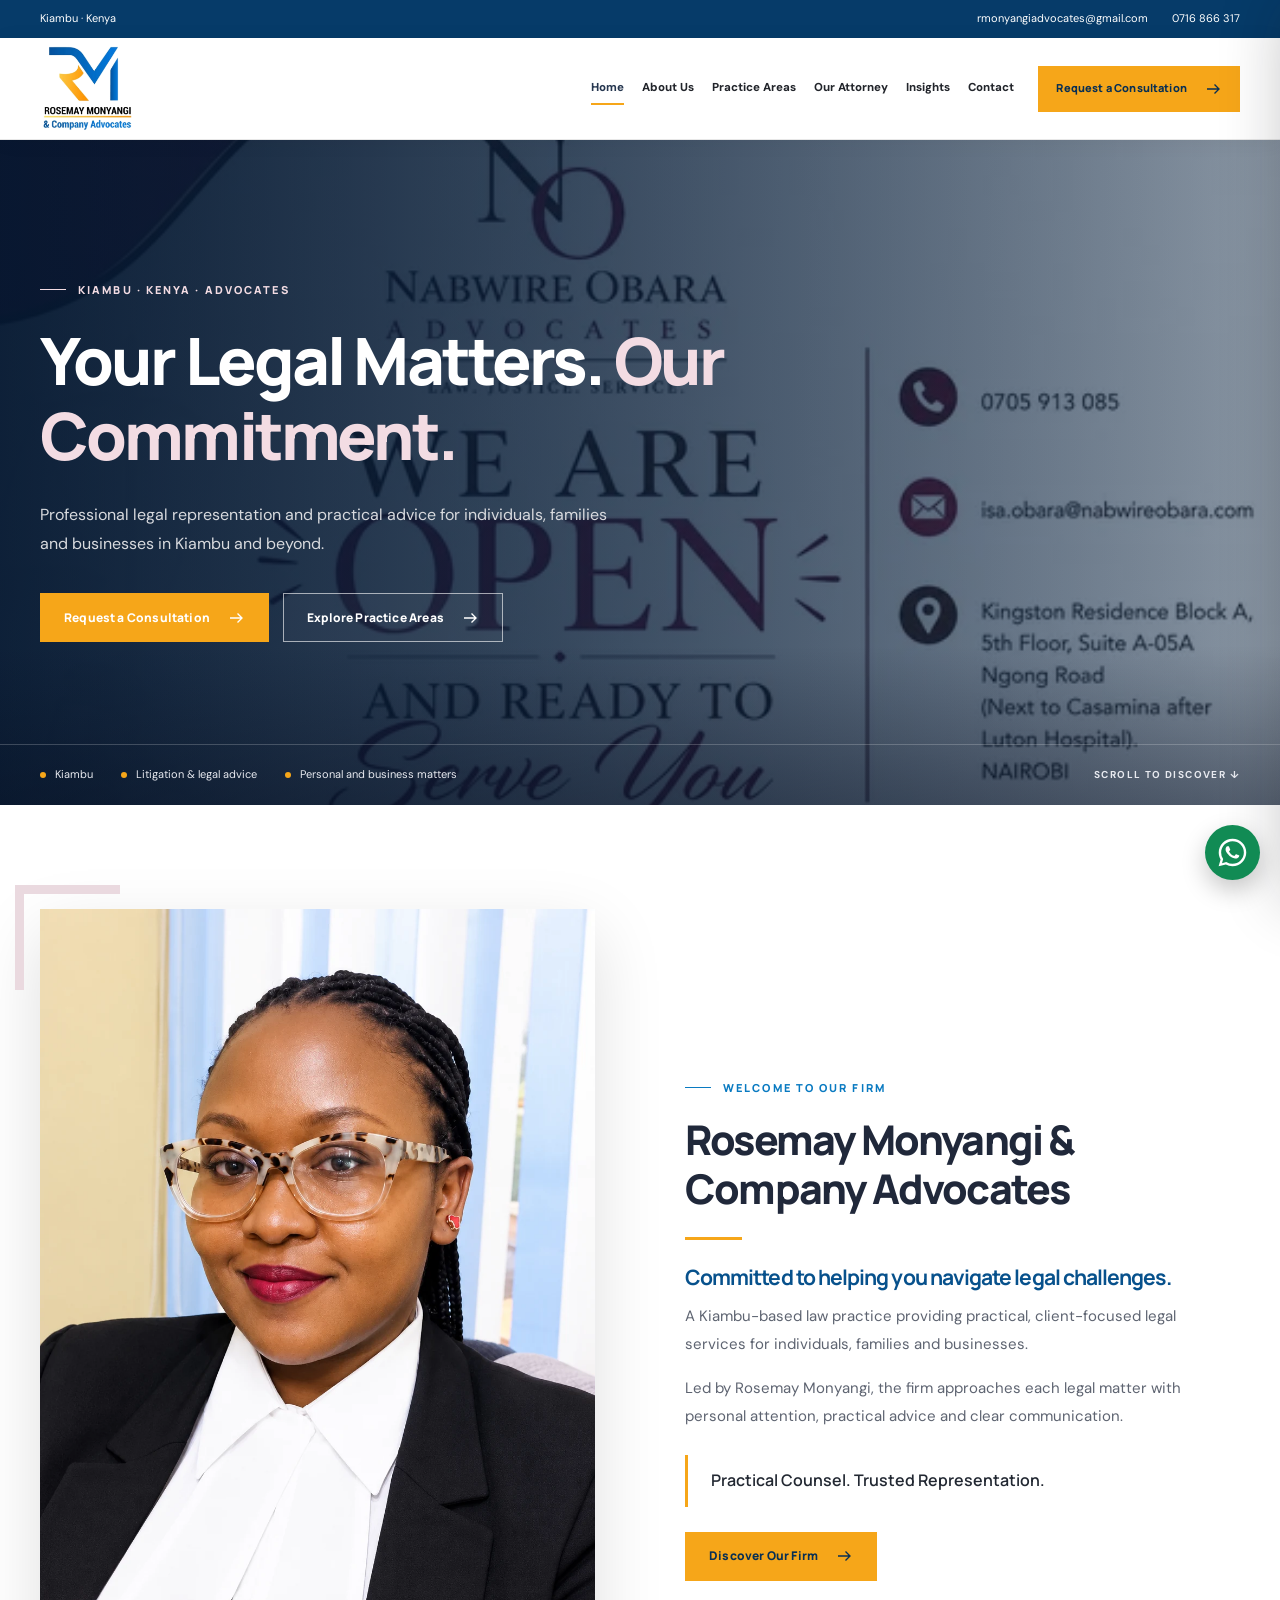
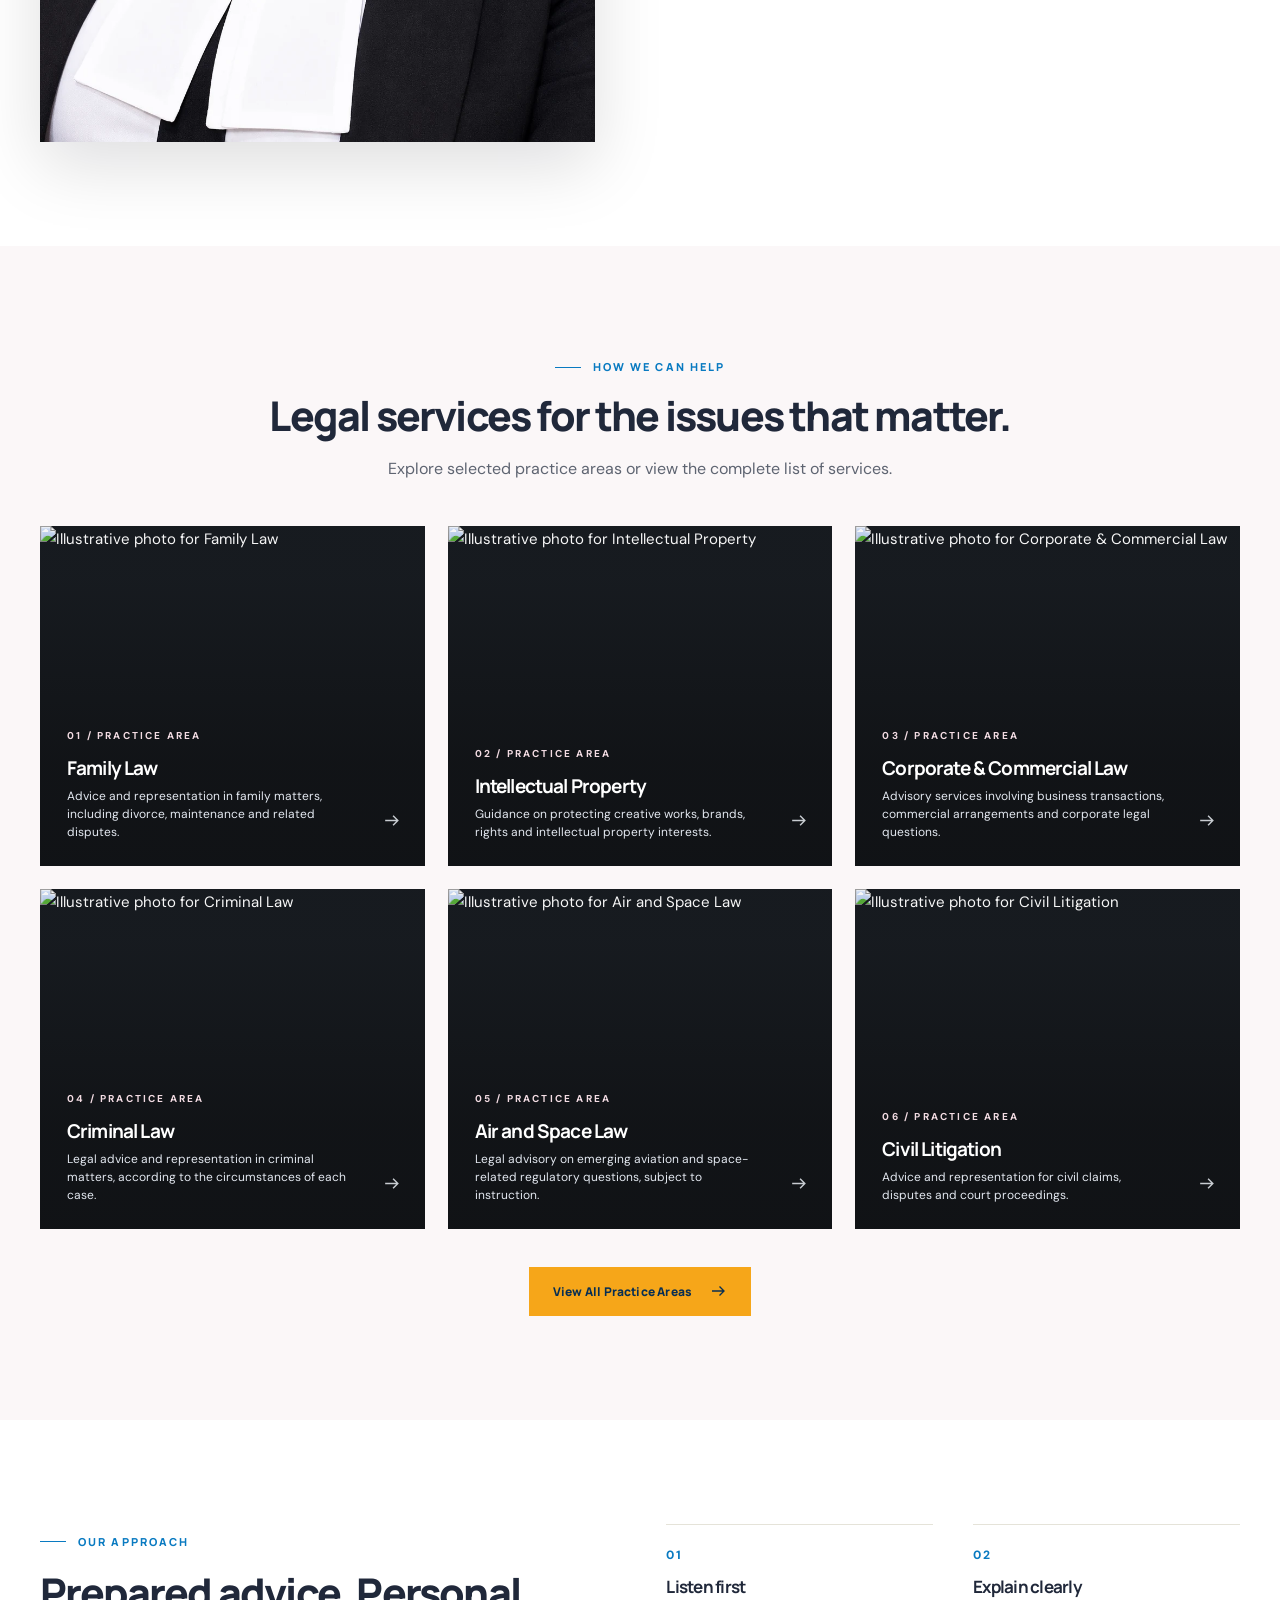
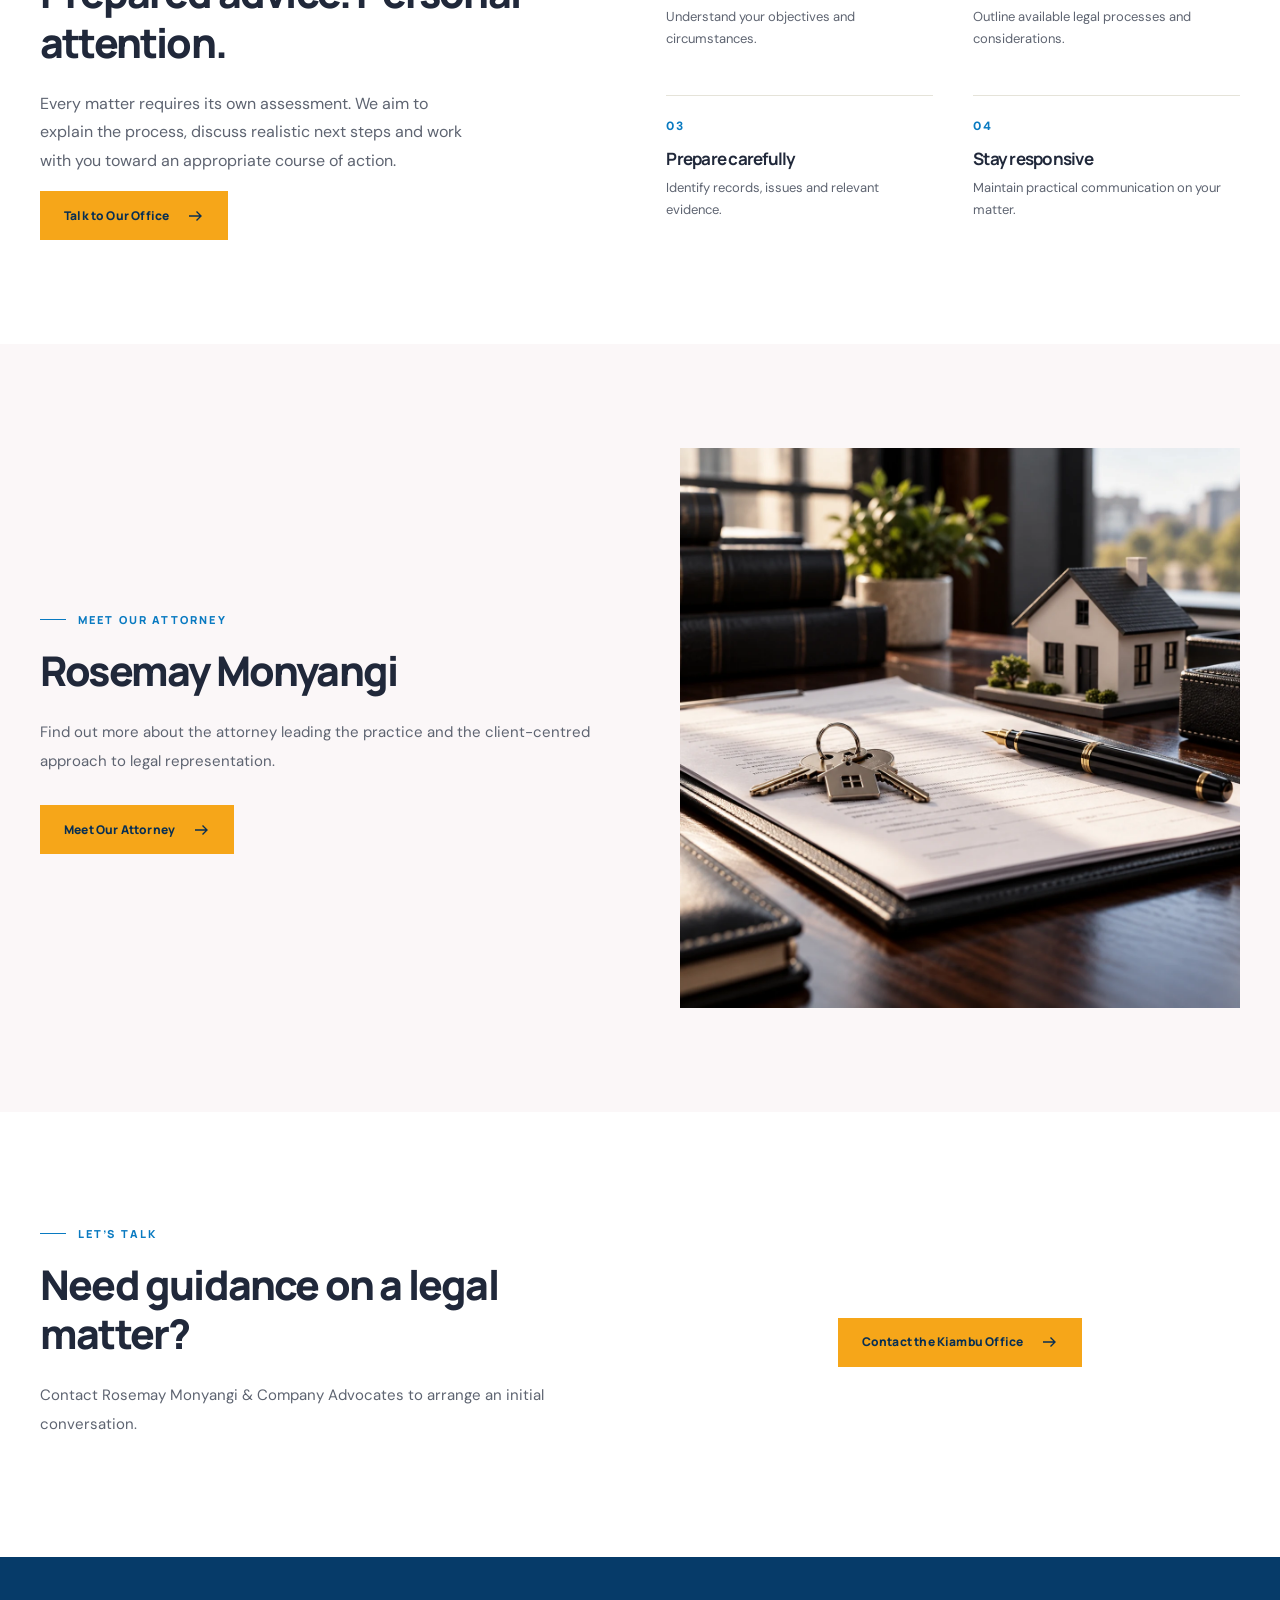
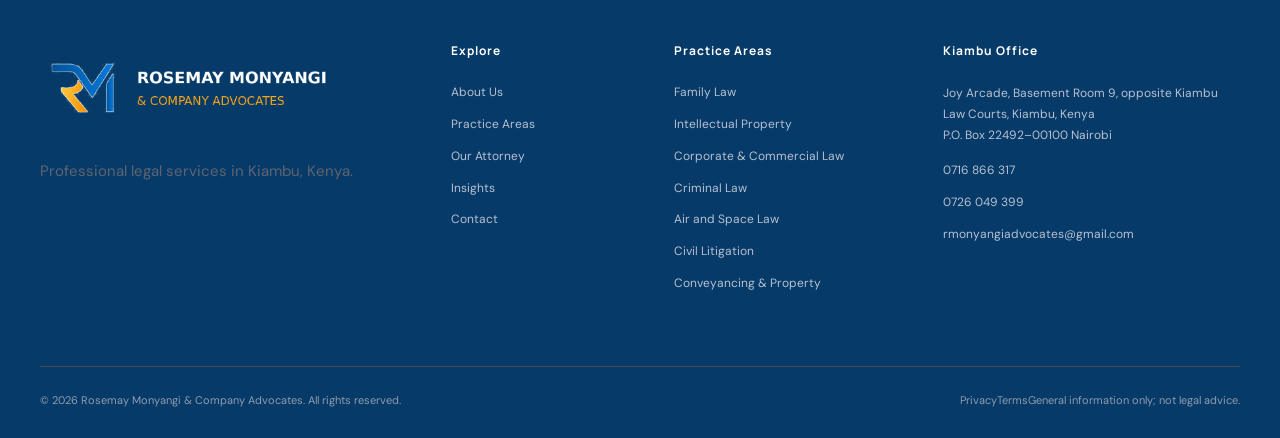
==== index.html @ 26d41f54 "Launch Rosemay Monyangi Advocates website" ====
<!DOCTYPE html>

<html lang="en-KE"><head><meta charset="utf-8"/><meta content="width=device-width,initial-scale=1" name="viewport"/><meta content="#064776" name="theme-color"/><title>Rosemay Monyangi &amp; Company Advocates | Kiambu Advocates</title><meta content="Rosemay Monyangi &amp; Company Advocates provides legal services in Kiambu, Kenya, including family law, corporate law, litigation, intellectual property, conveyancing and criminal law." name="description"/><meta content="noindex,follow,max-image-preview:large" name="robots"/><link href="https://rosemay-monyangi-advocates.vercel.app/" rel="canonical"/><meta content="Rosemay Monyangi &amp; Company Advocates | Kiambu Advocates" property="og:title"/><meta content="Rosemay Monyangi &amp; Company Advocates provides legal services in Kiambu, Kenya, including family law, corporate law, litigation, intellectual property, conveyancing and criminal law." property="og:description"/><meta content="website" property="og:type"/><meta content="https://rosemay-monyangi-advocates.vercel.app/" property="og:url"/><meta content="https://rosemay-monyangi-advocates.vercel.app/assets/rosemay-social-preview.jpg" property="og:image"/><meta content="summary_large_image" name="twitter:card"/><link href="/assets/favicon.png" rel="icon" type="image/png"/><link href="https://images.pexels.com" rel="preconnect"/><link href="https://fonts.googleapis.com" rel="preconnect"/><link crossorigin="" href="https://fonts.gstatic.com" rel="preconnect"/><link href="/assets/site.css" rel="stylesheet"/><script defer="" src="/assets/site.js"></script><script type="application/ld+json">{"@context": "https://schema.org", "@type": "LegalService", "name": "Rosemay Monyangi & Company Advocates", "url": "https://rosemay-monyangi-advocates.vercel.app", "telephone": "+254716866317", "email": "rmonyangiadvocates@gmail.com", "address": {"@type": "PostalAddress", "streetAddress": "Joy Arcade, Basement Room 9, opposite Kiambu Law Courts", "addressLocality": "Kiambu", "addressCountry": "KE"}, "areaServed": "Kenya"}</script><meta content="1200" property="og:image:width"/><meta content="630" property="og:image:height"/><meta content="Rosemay Monyangi &amp; Company Advocates logo and advocate portrait" property="og:image:alt"/><meta content="https://rosemay-monyangi-advocates.vercel.app/assets/rosemay-social-preview.jpg" name="twitter:image"/><meta content="Rosemay Monyangi &amp; Company Advocates | Kiambu Advocates" name="twitter:title"/><meta content="Rosemay Monyangi &amp; Company Advocates provides legal services in Kiambu, Kenya, including family law, corporate law, litigation, intellectual property, conveyancing and criminal law." name="twitter:description"/></head><body><a class="skip-link" href="#main">Skip to content</a>
<div class="topbar"><div class="container topbar-inner"><span class="topbar-address">Kiambu · Kenya</span><div class="topbar-links"><a href="mailto:rmonyangiadvocates@gmail.com">rmonyangiadvocates@gmail.com</a><a href="tel:+254716866317">0716 866 317</a></div></div></div>
<header class="nav-shell"><div class="container nav-inner"><a aria-label="Nabwire Obara &amp; Company Advocates homepage" class="brand" href="/"><img alt="Nabwire Obara &amp; Company Advocates logo" height="76" src="/assets/rosemay-logo-transparent.png" width="100"/></a><nav aria-label="Main navigation" class="nav-links"><a aria-current="page" class="nav-link active" href="/">Home</a><a class="nav-link" href="/about/">About Us</a><a class="nav-link" href="/practice-areas/">Practice Areas</a><a class="nav-link" href="/our-attorney/">Our Attorney</a><a class="nav-link" href="/insights/">Insights</a><a class="nav-link" href="/contact/">Contact</a></nav><a class="btn btn-gold nav-cta" href="/contact/">Request a Consultation <svg aria-hidden="true" fill="none" height="18" stroke="currentColor" stroke-width="1.8" viewbox="0 0 24 24" width="18" xmlns="http://www.w3.org/2000/svg"><path d="M4 12h16m-6-6 6 6-6 6"></path></svg></a><button aria-controls="mobile-panel" aria-expanded="false" aria-label="Open navigation" class="menu-open" data-mobile-open="" type="button">☰</button></div></header>
<div class="mobile-backdrop" id="mobile-backdrop"></div><nav aria-hidden="true" aria-label="Mobile navigation" class="mobile-panel" id="mobile-panel" inert=""><div class="mobile-head"><img alt="Nabwire Obara &amp; Company Advocates logo" height="76" src="/assets/rosemay-logo-transparent.png" width="100"/><button aria-label="Close navigation" data-mobile-close="" type="button">×</button></div><div class="mobile-links"><a href="/">Home</a><a href="/about/">About Us</a><a href="/practice-areas/">Practice Areas</a><a href="/our-attorney/">Our Attorney</a><a href="/insights/">Insights</a><a href="/contact/">Contact</a></div><a class="btn btn-gold mobile-cta" href="/contact/">Contact the Firm <svg aria-hidden="true" fill="none" height="18" stroke="currentColor" stroke-width="1.8" viewbox="0 0 24 24" width="18" xmlns="http://www.w3.org/2000/svg"><path d="M4 12h16m-6-6 6 6-6 6"></path></svg></a></nav>
<main id="main"><section class="hero" style="--hero-image:url('/assets/hero-404-unique.webp')"><div class="container hero-inner"><div class="hero-copy"><span class="eyebrow eyebrow-light">KIAMBU · KENYA · ADVOCATES</span><h1>Your Legal Matters. <em>Our Commitment.</em></h1><p>Professional legal representation and practical advice for individuals, families and businesses in Kiambu and beyond.</p><div class="hero-actions"><a class="btn btn-gold" href="/contact/">Request a Consultation <svg aria-hidden="true" fill="none" height="18" stroke="currentColor" stroke-width="1.8" viewbox="0 0 24 24" width="18" xmlns="http://www.w3.org/2000/svg"><path d="M4 12h16m-6-6 6 6-6 6"></path></svg></a><a class="btn btn-outline" href="/practice-areas/">Explore Practice Areas <svg aria-hidden="true" fill="none" height="18" stroke="currentColor" stroke-width="1.8" viewbox="0 0 24 24" width="18" xmlns="http://www.w3.org/2000/svg"><path d="M4 12h16m-6-6 6 6-6 6"></path></svg></a></div></div></div><div class="hero-bottom"><div class="container hero-bottom-inner"><div class="hero-notes"><span>Kiambu</span><span>Litigation &amp; legal advice</span><span>Personal and business matters</span></div><span class="scroll-cue">SCROLL TO DISCOVER ↓</span></div></div></section><section class="section"><div class="container"><div class="intro-grid"><div class="intro-picture"><img alt="Portrait of advocate Rosemay Monyangi" loading="lazy" src="/assets/rosemay-portrait-1.webp" style="width:100%;height:auto;max-height:none;object-fit:contain;object-position:top center;"/></div><div class="intro-copy"><span class="eyebrow">WELCOME TO OUR FIRM</span><h2>Rosemay Monyangi &amp; Company Advocates</h2><div class="accent-line"></div><h3>Committed to helping you navigate legal challenges.</h3><p>A Kiambu-based law practice providing practical, client-focused legal services for individuals, families and businesses.</p><p>Led by Rosemay Monyangi, the firm approaches each legal matter with personal attention, practical advice and clear communication.</p><blockquote>Practical Counsel. Trusted Representation.</blockquote><a class="btn btn-gold" href="/about/">Discover Our Firm <svg aria-hidden="true" fill="none" height="18" stroke="currentColor" stroke-width="1.8" viewbox="0 0 24 24" width="18" xmlns="http://www.w3.org/2000/svg"><path d="M4 12h16m-6-6 6 6-6 6"></path></svg></a></div></div></div></section><section class="section cream"><div class="container"><div class="section-heading centered"><span class="eyebrow">HOW WE CAN HELP</span><h2>Legal services for the issues that matter.</h2><p>Explore selected practice areas or view the complete list of services.</p></div><div class="practice-grid"><a class="practice-card" href="/practice-areas/#family-law"><img alt="Illustrative photo for Family Law" decoding="async" loading="lazy" src="https://images.pexels.com/photos/8731032/pexels-photo-8731032.jpeg?auto=compress&amp;cs=tinysrgb&amp;w=1200"/><div class="practice-shade"></div><div class="practice-card-text"><span class="card-number">01 / PRACTICE AREA</span><h3>Family Law</h3><p>Advice and representation in family matters, including divorce, maintenance and related disputes.</p></div><span class="card-arrow"><svg aria-hidden="true" fill="none" height="18" stroke="currentColor" stroke-width="1.8" viewbox="0 0 24 24" width="18" xmlns="http://www.w3.org/2000/svg"><path d="M4 12h16m-6-6 6 6-6 6"></path></svg></span></a><a class="practice-card" href="/practice-areas/#intellectual-property"><img alt="Illustrative photo for Intellectual Property" decoding="async" loading="lazy" src="https://images.pexels.com/photos/7841489/pexels-photo-7841489.jpeg?auto=compress&amp;cs=tinysrgb&amp;w=1200"/><div class="practice-shade"></div><div class="practice-card-text"><span class="card-number">02 / PRACTICE AREA</span><h3>Intellectual Property</h3><p>Guidance on protecting creative works, brands, rights and intellectual property interests.</p></div><span class="card-arrow"><svg aria-hidden="true" fill="none" height="18" stroke="currentColor" stroke-width="1.8" viewbox="0 0 24 24" width="18" xmlns="http://www.w3.org/2000/svg"><path d="M4 12h16m-6-6 6 6-6 6"></path></svg></span></a><a class="practice-card" href="/practice-areas/#corporate-law"><img alt="Illustrative photo for Corporate &amp; Commercial Law" decoding="async" loading="lazy" src="https://images.pexels.com/photos/12911211/pexels-photo-12911211.jpeg?auto=compress&amp;cs=tinysrgb&amp;w=1200"/><div class="practice-shade"></div><div class="practice-card-text"><span class="card-number">03 / PRACTICE AREA</span><h3>Corporate &amp; Commercial Law</h3><p>Advisory services involving business transactions, commercial arrangements and corporate legal questions.</p></div><span class="card-arrow"><svg aria-hidden="true" fill="none" height="18" stroke="currentColor" stroke-width="1.8" viewbox="0 0 24 24" width="18" xmlns="http://www.w3.org/2000/svg"><path d="M4 12h16m-6-6 6 6-6 6"></path></svg></span></a><a class="practice-card" href="/practice-areas/#criminal-law"><img alt="Illustrative photo for Criminal Law" decoding="async" loading="lazy" src="https://images.pexels.com/photos/8111817/pexels-photo-8111817.jpeg?auto=compress&amp;cs=tinysrgb&amp;w=1200"/><div class="practice-shade"></div><div class="practice-card-text"><span class="card-number">04 / PRACTICE AREA</span><h3>Criminal Law</h3><p>Legal advice and representation in criminal matters, according to the circumstances of each case.</p></div><span class="card-arrow"><svg aria-hidden="true" fill="none" height="18" stroke="currentColor" stroke-width="1.8" viewbox="0 0 24 24" width="18" xmlns="http://www.w3.org/2000/svg"><path d="M4 12h16m-6-6 6 6-6 6"></path></svg></span></a><a class="practice-card" href="/practice-areas/#air-space-law"><img alt="Illustrative photo for Air and Space Law" decoding="async" loading="lazy" src="https://images.pexels.com/photos/8276198/pexels-photo-8276198.jpeg?auto=compress&amp;cs=tinysrgb&amp;w=1200"/><div class="practice-shade"></div><div class="practice-card-text"><span class="card-number">05 / PRACTICE AREA</span><h3>Air and Space Law</h3><p>Legal advisory on emerging aviation and space-related regulatory questions, subject to instruction.</p></div><span class="card-arrow"><svg aria-hidden="true" fill="none" height="18" stroke="currentColor" stroke-width="1.8" viewbox="0 0 24 24" width="18" xmlns="http://www.w3.org/2000/svg"><path d="M4 12h16m-6-6 6 6-6 6"></path></svg></span></a><a class="practice-card" href="/practice-areas/#litigation"><img alt="Illustrative photo for Civil Litigation" decoding="async" loading="lazy" src="https://images.pexels.com/photos/7841810/pexels-photo-7841810.jpeg?auto=compress&amp;cs=tinysrgb&amp;w=1200"/><div class="practice-shade"></div><div class="practice-card-text"><span class="card-number">06 / PRACTICE AREA</span><h3>Civil Litigation</h3><p>Advice and representation for civil claims, disputes and court proceedings.</p></div><span class="card-arrow"><svg aria-hidden="true" fill="none" height="18" stroke="currentColor" stroke-width="1.8" viewbox="0 0 24 24" width="18" xmlns="http://www.w3.org/2000/svg"><path d="M4 12h16m-6-6 6 6-6 6"></path></svg></span></a></div><div class="section-action centered"><a class="btn btn-gold" href="/practice-areas/">View All Practice Areas <svg aria-hidden="true" fill="none" height="18" stroke="currentColor" stroke-width="1.8" viewbox="0 0 24 24" width="18" xmlns="http://www.w3.org/2000/svg"><path d="M4 12h16m-6-6 6 6-6 6"></path></svg></a></div></div></section><section class="section"><div class="container"><div class="purpose-grid"><div><span class="eyebrow">OUR APPROACH</span><h2>Prepared advice. Personal attention.</h2><p>Every matter requires its own assessment. We aim to explain the process, discuss realistic next steps and work with you toward an appropriate course of action.</p><a class="btn btn-gold" href="/contact/">Talk to Our Office <svg aria-hidden="true" fill="none" height="18" stroke="currentColor" stroke-width="1.8" viewbox="0 0 24 24" width="18" xmlns="http://www.w3.org/2000/svg"><path d="M4 12h16m-6-6 6 6-6 6"></path></svg></a></div><div class="value-grid"><div><span>01</span><h3>Listen first</h3><p>Understand your objectives and circumstances.</p></div><div><span>02</span><h3>Explain clearly</h3><p>Outline available legal processes and considerations.</p></div><div><span>03</span><h3>Prepare carefully</h3><p>Identify records, issues and relevant evidence.</p></div><div><span>04</span><h3>Stay responsive</h3><p>Maintain practical communication on your matter.</p></div></div></div></div></section><section class="section cream"><div class="container"><div class="two-column"><div><span class="eyebrow">MEET OUR ATTORNEY</span><h2>Rosemay Monyangi</h2><p>Find out more about the attorney leading the practice and the client-centred approach to legal representation.</p><a class="btn btn-gold" href="/our-attorney/">Meet Our Attorney <svg aria-hidden="true" fill="none" height="18" stroke="currentColor" stroke-width="1.8" viewbox="0 0 24 24" width="18" xmlns="http://www.w3.org/2000/svg"><path d="M4 12h16m-6-6 6 6-6 6"></path></svg></a></div><div class="photo-frame"><img alt="Illustrative legal property and transaction materials" loading="lazy" src="/assets/legal-intro-property.webp"/></div></div></div></section><section class="section"><div class="container"><div class="two-column"><div><span class="eyebrow">LET’S TALK</span><h2>Need guidance on a legal matter?</h2><p>Contact Rosemay Monyangi &amp; Company Advocates to arrange an initial conversation.</p></div><div class="centered"><a class="btn btn-gold" href="/contact/">Contact the Kiambu Office <svg aria-hidden="true" fill="none" height="18" stroke="currentColor" stroke-width="1.8" viewbox="0 0 24 24" width="18" xmlns="http://www.w3.org/2000/svg"><path d="M4 12h16m-6-6 6 6-6 6"></path></svg></a></div></div></div></section></main>
<footer class="site-footer"><div class="container"><div class="footer-grid"><div><a class="footer-logo" href="/"><img alt="Nabwire Obara &amp; Company Advocates logo" height="190" loading="lazy" src="/assets/rosemay-logo-footer.png" width="350"/></a><p>Professional legal services in Kiambu, Kenya.</p></div><div><h3>Explore</h3><div class="footer-links"><a href="/about/">About Us</a><a href="/practice-areas/">Practice Areas</a><a href="/our-attorney/">Our Attorney</a><a href="/insights/">Insights</a><a href="/contact/">Contact</a></div></div><div><h3>Practice Areas</h3><div class="footer-links"><a href="/practice-areas/#family-law">Family Law</a><a href="/practice-areas/#intellectual-property">Intellectual Property</a><a href="/practice-areas/#corporate-law">Corporate &amp; Commercial Law</a><a href="/practice-areas/#criminal-law">Criminal Law</a><a href="/practice-areas/#air-space-law">Air and Space Law</a><a href="/practice-areas/#litigation">Civil Litigation</a><a href="/practice-areas/#conveyancing">Conveyancing &amp; Property</a></div></div><div class="footer-location"><h3>Kiambu Office</h3><address>Joy Arcade, Basement Room 9, opposite Kiambu Law Courts, Kiambu, Kenya<br/>P.O. Box 22492–00100 Nairobi</address><div class="footer-links" style="margin-top:15px"><a href="tel:+254716866317">0716 866 317</a><a href="tel:+254726049399">0726 049 399</a><a href="mailto:rmonyangiadvocates@gmail.com">rmonyangiadvocates@gmail.com</a></div></div></div><div class="footer-bottom"><span>© 2026 Rosemay Monyangi &amp; Company Advocates. All rights reserved.</span><span class="footer-legal"><a href="/privacy/">Privacy</a><a href="/terms/">Terms</a><span>General information only; not legal advice.</span></span></div></div></footer>
<a aria-label="WhatsApp Nabwire Obara &amp; Company Advocates" class="floating-whatsapp" href="https://wa.me/254716866317?text=Hello%2C%20I%20would%20like%20to%20enquire%20about%20legal%20services." rel="noopener noreferrer" target="_blank" title="WhatsApp Nabwire Obara &amp; Company Advocates"><svg aria-hidden="true" viewbox="0 0 32 32" xmlns="http://www.w3.org/2000/svg"><path d="M16 .8C7.61.8.8 7.59.8 15.98c0 2.69.7 5.31 2.03 7.62L.7 31.3l7.91-2.08a15.15 15.15 0 0 0 7.37 1.88h.01c8.38 0 15.2-6.82 15.2-15.2 0-4.06-1.58-7.88-4.46-10.76A15.07 15.07 0 0 0 16 .8Zm0 27.73a12.54 12.54 0 0 1-6.39-1.75l-.46-.27-4.7 1.23 1.25-4.58-.3-.47a12.5 12.5 0 0 1-1.93-6.7C3.47 9.08 9.08 3.47 16 3.47a12.45 12.45 0 0 1 8.87 3.68 12.48 12.48 0 0 1 3.67 8.86c0 6.91-5.62 12.52-12.54 12.52Zm6.88-9.38c-.38-.19-2.23-1.1-2.58-1.23-.34-.13-.59-.19-.84.19s-.96 1.23-1.18 1.49-.44.29-.82.1a10.32 10.32 0 0 1-3.04-1.88 11.39 11.39 0 0 1-2.1-2.61c-.22-.38-.02-.58.16-.77.17-.17.38-.44.57-.66s.25-.38.38-.63.06-.47-.03-.66c-.1-.19-.85-2.04-1.16-2.8-.3-.74-.61-.64-.84-.65l-.71-.01c-.25 0-.66.1-1.01.47-.34.38-1.32 1.29-1.32 3.13s1.35 3.62 1.53 3.87a14.37 14.37 0 0 0 5.51 4.89c1.03.45 1.84.72 2.48.93 1.04.33 1.98.29 2.72.18.83-.13 2.23-.91 2.55-1.79.31-.88.31-1.64.22-1.8-.09-.16-.34-.25-.72-.44Z" fill="currentColor"></path></svg><span aria-hidden="true" class="whatsapp-tooltip">WhatsApp Us</span></a><button aria-label="Back to top" class="scroll-top" title="Back to top" type="button">↑</button></body></html>
---- assets/site.css ----
@import url('https://fonts.googleapis.com/css2?family=DM+Sans:wght@400;500;600;700&family=Manrope:wght@400;500;600;700;800&display=swap');
:root{--navy:#080f35;--navy-deep:#050b26;--navy-soft:#172154;--gold:#f6a619;--gold-light:#f0dce2;--red:#f6a619;--ink:#171b21;--body:#58616d;--line:#e7e9ec;--cream:#f5f6f7;--white:#fff;--shadow:0 24px 65px rgba(10,13,18,.14)}
*,*::before,*::after{box-sizing:border-box}html{scroll-behavior:smooth;scroll-padding-top:110px}body{margin:0;background:#fff;color:var(--ink);font:400 15px/1.78 'DM Sans',Arial,sans-serif;-webkit-font-smoothing:antialiased}body.nav-open{overflow:hidden}img{max-width:100%;display:block}button,input,textarea,select{font:inherit}button{cursor:pointer}a{color:inherit;text-decoration:none}::selection{background:#e0e3e6;color:#1a1c20}:focus-visible{outline:3px solid #525862;outline-offset:4px}.container{width:min(100% - 72px,1200px);margin-inline:auto}.skip-link{position:absolute;top:-100px;left:10px;z-index:1000;color:#fff;background:var(--navy);padding:9px 17px}.skip-link:focus{top:8px}h1,h2,h3,h4,p{margin-top:0}h1,h2,h3{font-family:Manrope,Arial,sans-serif;letter-spacing:-.044em;line-height:1.2}h1{font-size:clamp(44px,5.1vw,74px);font-weight:800}h2{font-size:clamp(30px,3.2vw,48px);font-weight:800}h3{font-size:clamp(17px,1.65vw,23px)}p{color:var(--body)}.centered{text-align:center}.section{padding:104px 0}.cream{background:var(--cream)}.section-heading{margin-bottom:42px;max-width:770px}.section-heading.centered{margin-inline:auto}.section-heading h2{margin:15px 0 15px}.section-heading p{margin:0;font-size:16px;line-height:1.78}.eyebrow{display:inline-flex;align-items:center;gap:12px;color:var(--gold);font-size:11px;font-family:Manrope,Arial,sans-serif;font-weight:800;letter-spacing:2.1px;text-transform:uppercase;line-height:1.55}.eyebrow::before{content:"";width:26px;flex:0 0 26px;height:1px;background:currentColor}.eyebrow-light{color:var(--gold-light)}.accent-line{width:57px;height:3px;background:var(--gold);margin:24px 0}.btn{display:inline-flex;align-items:center;justify-content:center;gap:17px;padding:14px 23px;min-height:49px;font-size:12px;font-weight:800;letter-spacing:.015em;font-family:Manrope,Arial,sans-serif;line-height:1.3;text-align:center;border:1px solid transparent;transition:background .2s,transform .2s,border-color .2s;white-space:normal}.btn:hover{transform:translateY(-2px)}.btn svg{flex:none}.btn-gold{background:#20252c;border-color:#20252c;color:#fff}.btn-gold:hover{background:#171b20;border-color:#171b20;color:#fff}.btn-navy{color:#fff;background:var(--navy);border-color:var(--navy)}.btn-navy:hover{background:#343943}.btn-outline{border-color:#fff9;color:#fff;background:#ffffff08}.btn-outline:hover{background:#ffffff1d}.text-link{display:inline-flex;align-items:center;gap:13px;color:#22252b;font-size:12px;font-weight:800;font-family:Manrope,Arial,sans-serif;border-bottom:1px solid var(--gold);padding-bottom:6px}.text-link:hover{color:#20252c}.text-link svg{width:16px}.section-action{margin-top:38px}
/* Reference site navigation: restrained utility bar, white main navigation */
.topbar{background:#101215;color:#e0e2ea;font-size:11px}.topbar-inner{min-height:38px;display:flex;justify-content:space-between;align-items:center;gap:18px}.topbar-address,.topbar-links,.topbar-links a{display:inline-flex;align-items:center;gap:7px}.topbar svg{height:15px;width:15px;color:#c8ccd1}.topbar-links{gap:24px}.topbar-links a:hover{color:#c8ccd1}.nav-shell{position:sticky;top:0;background:#fff;z-index:80;box-shadow:0 2px 20px #181b200e}.nav-inner{min-height:101px;display:flex;align-items:center;gap:24px}.brand{display:flex;align-items:center;flex:0 0 260px;width:260px}.brand img{width:260px;height:auto;max-height:80px;object-fit:contain}.nav-links{display:flex;gap:18px;margin-left:auto;align-items:center}.nav-link{font-size:11.5px;font-weight:800;color:#22252b;white-space:nowrap;position:relative;padding:12px 0}.nav-link::after{content:"";position:absolute;bottom:6px;left:0;right:100%;height:2px;background:var(--gold);transition:right .2s}.nav-link.active::after,.nav-link:hover::after{right:0}.nav-link.active{color:#20252c}.nav-cta{padding:13px 17px;min-height:44px;white-space:nowrap;font-size:11px}.menu-open{display:none;background:transparent;border:1px solid #e3e3e3;color:var(--navy);width:44px;height:44px;align-items:center;justify-content:center;margin-left:auto}.mobile-backdrop{position:fixed;inset:0;background:#101215b3;z-index:85;visibility:hidden;opacity:0;transition:opacity .2s,visibility .2s}.mobile-backdrop.visible{opacity:1;visibility:visible}.mobile-panel{position:fixed;right:0;top:0;bottom:0;z-index:90;display:block;width:min(89vw,380px);padding:24px;background:white;overflow-y:auto;transform:translateX(105%);box-shadow:-15px 0 60px #1012153d;transition:transform .23s}.mobile-panel.open{transform:translateX(0)}.mobile-head{display:flex;align-items:center;justify-content:space-between;gap:12px;padding-bottom:25px;border-bottom:1px solid var(--line)}.mobile-head img{width:175px;height:auto}.mobile-head button{background:#eff0f2;border:0;color:var(--navy);font-size:26px;line-height:1;width:39px;height:39px}.mobile-links{display:flex;flex-direction:column;margin:14px 0 27px}.mobile-links a{padding:13px 3px;border-bottom:1px solid #efeee9;font-size:14px;font-weight:700}.mobile-cta{width:100%}
/* Full-bleed image and text overlay */
.hero{min-height:665px;background:#111318;color:#fff;position:relative;isolation:isolate;display:flex;align-items:center;overflow:hidden}.hero::before{content:"";position:absolute;z-index:-2;inset:0;background-image:linear-gradient(90deg,rgba(5,14,32,.98) 0%,rgba(6,16,36,.94) 31%,rgba(7,19,41,.79) 57%,rgba(5,14,31,.15) 100%),var(--hero-image);background-position:center;background-size:cover}.hero::after{content:"";position:absolute;z-index:-1;inset:0;background:linear-gradient(0deg,rgba(4,12,30,.39),transparent 24%)}.hero-inner{width:min(100% - 72px,1200px);padding:88px 0 119px}.hero-copy{max-width:725px}.hero h1{color:#fff;margin:24px 0 27px;line-height:1.15}.hero h1 em{color:var(--gold-light);font-style:normal}.hero-copy p{color:#d8dade;max-width:570px;font-size:16px;line-height:1.85}.hero-actions{display:flex;gap:14px;flex-wrap:wrap;margin-top:34px}.hero-bottom{position:absolute;left:0;right:0;bottom:0;color:#e8eaf0;border-top:1px solid #fff3}.hero-bottom-inner{min-height:60px;display:flex;align-items:center;justify-content:space-between;gap:20px}.hero-notes{display:flex;align-items:center;gap:28px;font-size:11px}.hero-notes span{display:flex;align-items:center;gap:9px}.hero-notes span::before{content:"";height:6px;width:6px;background:var(--gold-light);border-radius:50%}.scroll-cue{font-weight:700;letter-spacing:1.4px;font-size:10px;white-space:nowrap}
/* Reference intro portrait treatment */
.intro-grid{display:grid;grid-template-columns:minmax(0,1fr) minmax(0,1fr);gap:90px;align-items:center}.intro-picture{position:relative;min-width:0}.intro-picture>img{width:100%;height:auto;aspect-ratio:1/1;object-fit:cover;object-position:center 18%;box-shadow:var(--shadow)}.intro-picture::before{content:"";position:absolute;border-top:9px solid #e9ebed;border-left:9px solid #e9ebed;left:-25px;top:-24px;height:105px;width:105px;pointer-events:none;z-index:1}.picture-stamp{position:absolute;right:-22px;bottom:-22px;background:var(--navy);padding:23px 27px;color:white;box-shadow:var(--shadow);display:flex;flex-direction:column;line-height:1.3;min-width:164px}.picture-stamp small{font-size:10px;color:var(--gold-light);letter-spacing:2px;font-weight:700}.picture-stamp strong{font:800 30px Manrope,Arial,sans-serif;margin:5px 0}.picture-stamp span{font-size:10px;color:#e5e6e7}.intro-copy h2{margin:18px 0 0}.intro-copy h3{color:var(--navy);margin-bottom:14px}.intro-copy p{line-height:1.85;margin-bottom:16px}.intro-copy blockquote{font:600 16px/1.7 Manrope,Arial,sans-serif;border-left:3px solid var(--gold);padding:12px 0 12px 23px;margin:25px 0;color:#222832}
/* Image-led practice cards: no image stretching */
.practice-grid{display:grid;grid-template-columns:repeat(3,minmax(0,1fr));gap:23px}.practice-card{height:340px;min-width:0;overflow:hidden;position:relative;background:#23262b;display:block;color:#fff}.practice-card>img{position:absolute;inset:0;width:100%;height:100%;object-fit:cover;object-position:center;transition:transform .35s ease}.practice-card:hover>img{transform:scale(1.055)}.practice-shade{position:absolute;inset:0;background:linear-gradient(180deg,#1012150a 15%,#101215d5 70%,#101215ee 100%)}.practice-card-text{position:absolute;bottom:0;left:0;right:0;padding:27px 27px 25px}.card-number{font-size:10px;letter-spacing:2.2px;color:var(--gold-light);font-weight:700}.practice-card h3{font-size:19px;color:white;margin:9px 0 7px}.practice-card p{font-size:12px;line-height:1.5;color:#e3e8f0;max-width:285px;margin-bottom:0}.card-arrow{position:absolute;bottom:27px;right:24px}.card-arrow svg{width:19px;height:19px;color:#c8ccd1}
.purpose-grid{display:grid;grid-template-columns:1fr 1.08fr;gap:95px;align-items:start}.purpose-grid h2{margin:18px 0 23px}.purpose-grid>div>p{font-size:16px;max-width:440px}.value-grid{display:grid;grid-template-columns:1fr 1fr;gap:32px 40px}.value-grid>div{border-top:1px solid var(--line);padding-top:16px}.value-grid span,.three-values span{font-size:12px;color:var(--gold);font-weight:800;letter-spacing:2px}.value-grid h3{margin:10px 0 8px;font-size:17px}.value-grid p{font-size:13px;line-height:1.7}.two-column{display:grid;grid-template-columns:minmax(0,1fr) minmax(0,1fr);gap:80px;align-items:center}.two-column>div{min-width:0}.two-column h2{margin:17px 0 23px}.two-column p{font-size:15px;line-height:1.9}.two-column .btn{margin-top:15px}.section-navy{background:var(--navy);color:#fff}.section-navy h2{color:#fff}.section-navy p{color:#d4dce9}.decorative-photo,.picture-frame{width:100%;overflow:hidden}.decorative-photo img{width:100%;height:auto;aspect-ratio:6/4;object-fit:cover}.picture-frame img{width:100%;height:auto;aspect-ratio:1.19/1;object-fit:cover}.insight-grid{display:grid;grid-template-columns:repeat(3,minmax(0,1fr));gap:25px}.insight-card{min-width:0;border:1px solid #e7e5e0;background:white;padding:26px}.insight-image{display:block;overflow:hidden;background:#e4e4e0}.insight-image img{width:100%;height:auto;aspect-ratio:4/3;object-fit:cover;object-position:center;transition:transform .3s}.insight-image:hover img{transform:scale(1.04)}.insight-copy{padding-top:17px}.overline{font-family:Manrope,Arial,sans-serif;font-size:10px;letter-spacing:1.8px;color:#20252c;font-weight:800}.insight-copy h3{font-size:20px;margin:23px 0 12px;line-height:1.35}.insight-copy h3 a:hover{color:#171b20}.insight-copy p{font-size:13px;line-height:1.8;min-height:53px}.insight-copy .text-link{margin-top:9px}
/* Inner pages */
.page-hero{background:radial-gradient(circle at 83% 32%,#31353b 0%,transparent 42%),linear-gradient(120deg,#181b20,#222830);color:white;padding:100px 0 95px}.page-hero h1{max-width:830px;font-size:clamp(40px,4.6vw,64px);margin:25px 0 22px}.page-hero p{color:#cdd5e3;max-width:630px;font-size:16px}.three-values{display:grid;grid-template-columns:repeat(3,minmax(0,1fr));gap:24px}.three-values article{background:#fff;padding:32px;min-width:0;border:1px solid var(--line)}.three-values h3{margin:15px 0 10px}.three-values p{font-size:13px}.reverse{direction:rtl}.reverse>*{direction:ltr}.jump-chips{display:flex;gap:12px;flex-wrap:wrap;justify-content:center;margin-top:35px}.jump-chips a{border:1px solid #DED6DA;color:#242b34;font-size:12px;font-weight:700;padding:8px 13px}.jump-chips a:hover{background:var(--navy);color:white}.practice-detail{padding:85px 0;scroll-margin-top:115px}.detail-grid{display:grid;grid-template-columns:minmax(0,1fr) minmax(0,1fr);align-items:center;gap:80px}.detail-grid.reverse{direction:rtl}.detail-grid.reverse>*{direction:ltr}.detail-photo img{width:100%;height:auto;aspect-ratio:5/4;object-fit:cover;object-position:center}.detail-copy h2{margin:16px 0 15px}.detail-copy h3{font-size:18px;font-weight:700;letter-spacing:-.018em;margin-bottom:16px;color:#343b44}.detail-copy>p{line-height:1.8}.detail-topics{font-size:12px;font-weight:700;color:#3a3c40;border-left:3px solid var(--gold);padding-left:17px;margin:25px 0!important}.profile-layout{display:grid;grid-template-columns:.9fr 1.1fr;gap:88px;align-items:center}.profile-photo{position:relative}.profile-photo>img{width:100%;height:auto;aspect-ratio:1/1;object-fit:cover;box-shadow:var(--shadow)}.profile-body h2{margin:18px 0 6px}.profile-role{font-weight:800;font-size:11px;letter-spacing:1.4px;color:#20252c}.profile-body p{line-height:1.85}.team-grid{display:grid;grid-template-columns:repeat(3,minmax(0,1fr));gap:24px}.team-grid article{text-align:center;background:#fff;border:1px solid var(--line);padding:35px 22px}.initials{margin:0 auto 19px;border-radius:50%;width:79px;height:79px;background:#e4edf8;color:#20262f;display:grid;place-items:center;font:800 24px Manrope,Arial,sans-serif}.team-grid article:nth-child(2) .initials{background:#F9E5EA;color:#20252c}.team-grid article:nth-child(3) .initials{background:#f6e1e5;color:#2f3237}.team-grid h3{margin:0;font-size:18px}.team-grid span{font-size:11px;text-transform:uppercase;letter-spacing:1.4px;color:#50535a}.guide-article{padding:42px 46px;background:#fff;margin:0 auto 25px;scroll-margin-top:120px;max-width:900px}.guide-article h2{font-size:30px;margin:13px 0 24px}.guide-article p{line-height:1.9}.contact-grid{display:grid;grid-template-columns:.85fr 1.15fr;gap:75px;align-items:start}.contact-copy h2{margin:17px 0 19px}.contact-copy p{margin-bottom:30px}.contact-line{display:flex;gap:16px;border-top:1px solid var(--line);padding:18px 0;align-items:flex-start}.contact-line>svg{color:#20252c;flex:none;margin-top:5px}.contact-line>div{display:flex;flex-direction:column;gap:4px;min-width:0}.contact-line strong{font-size:12px;text-transform:uppercase;letter-spacing:.8px}.contact-line a,.contact-line span{font-size:14px;overflow-wrap:anywhere}.contact-line a:hover{color:#20252c}.contact-form-shell{background:var(--cream);border:1px solid #dfe9e5;padding:35px}.contact-form-shell h3{font-size:26px;margin-bottom:6px}.contact-form-shell>p{font-size:13px}.contact-form-shell form{margin-top:22px}.contact-form-shell label{display:flex;flex-direction:column;font-size:12px;font-weight:700;gap:6px;margin-bottom:16px}.contact-form-shell input,.contact-form-shell select,.contact-form-shell textarea{border:1px solid #dcdedb;background:white;min-width:0;width:100%;padding:12px 13px;outline:none;border-radius:0;color:var(--ink)}.contact-form-shell textarea{resize:vertical}.contact-form-shell input:focus,.contact-form-shell textarea:focus,.contact-form-shell select:focus{border-color:var(--gold);box-shadow:0 0 0 2px #20252c22}.form-grid{display:grid;grid-template-columns:repeat(2,minmax(0,1fr));gap:15px}.honeypot{position:absolute;width:1px;height:1px;overflow:hidden;opacity:0;pointer-events:none}.contact-form-shell #form-status{font-size:12px;margin-top:14px;color:#555b65}.office-grid{display:grid;grid-template-columns:repeat(2,minmax(0,1fr));gap:25px}.office-card{background:#fff;border:1px solid var(--line);padding:36px;min-width:0}.office-card h3{margin:17px 0}.office-card p{display:flex;align-items:flex-start;gap:10px;font-size:14px;min-height:75px}.office-card p svg{flex:0 0 18px;margin-top:4px}.legal-copy{max-width:850px}.legal-copy h2{margin-bottom:28px}.legal-copy h3{margin-top:30px}.legal-copy a{color:#20252c;text-decoration:underline}
/* Footer and the lone circular floating contact control */
.closing{background:#101216;color:white;padding:65px 0}.closing-inner{display:flex;gap:30px;align-items:center;justify-content:space-between}.closing h2{font-size:clamp(28px,3vw,40px);margin:15px 0 10px;color:white}.closing p{color:#ccd4e3;margin:0}.closing .btn{flex:none}.site-footer{background:#222a31;color:#d1d7e1;padding:80px 0 0}.footer-grid{display:grid;grid-template-columns:1.4fr .67fr .85fr 1.15fr;gap:50px;padding-bottom:72px}.footer-logo{max-width:300px;display:block;margin-bottom:19px;background:transparent!important;border:none!important;padding:0!important}.footer-logo img{width:100%;height:auto;object-fit:contain;background:transparent}.footer-about p{font-size:13px;color:#b5bdcc;max-width:280px}.site-footer h3{font:700 12px Manrope,Arial,sans-serif;letter-spacing:1px;color:white;margin:5px 0 24px}.footer-links{display:flex;flex-direction:column;gap:12px}.footer-links a{color:#b8c0d0;font-size:12px;line-height:1.65}.footer-links a:hover,.footer-bottom a:hover{color:var(--gold-light)}.site-footer address{font-style:normal;font-size:12px;color:#b8c0d0;line-height:1.75}.site-footer address strong{color:#fff}.footer-contact{margin-top:20px}.footer-bottom{padding:24px 0 28px;display:flex;justify-content:space-between;align-items:center;gap:20px;border-top:1px solid #ffffff27;color:#929bab;font-size:11px}.footer-bottom>div{display:flex;align-items:center;gap:17px;flex-wrap:wrap}.floating-contact{position:fixed;right:23px;bottom:23px;z-index:60;display:grid;place-items:center;background:#118b54;color:#fff;border-radius:50%;width:50px;height:50px;box-shadow:0 10px 25px #0003;transition:transform .2s}.floating-contact:hover{transform:translateY(-4px)}.floating-contact svg{width:26px;height:26px}.whatsapp-tooltip{position:absolute;right:69px;white-space:nowrap;border-radius:5px;background:#232a31;color:white;padding:8px 10px;font-size:11px;font-weight:700;opacity:0;visibility:hidden;transition:opacity .2s;pointer-events:none}.floating-contact:hover .whatsapp-tooltip,.floating-contact:focus-visible .whatsapp-tooltip{opacity:1;visibility:visible}.scroll-top{position:fixed;right:27px;bottom:84px;z-index:55;border:1px solid #ECE3E6;background:#fff;color:var(--navy);width:40px;height:40px;display:none;place-items:center;box-shadow:0 6px 25px #0002}.scroll-top.show{display:grid}
@media(max-width:1200px){.nav-inner{gap:15px}.brand,.brand img{width:220px;flex-basis:220px}.nav-links{gap:13px}.nav-cta{padding:12px}.intro-grid{gap:55px}.footer-grid{gap:29px}}
@media(max-width:1050px){.nav-links,.nav-cta{display:none}.menu-open{display:flex}.nav-inner{min-height:76px}.brand,.brand img{width:228px;flex-basis:228px}.footer-grid{grid-template-columns:1.2fr 1fr 1fr;gap:35px}.footer-grid>div:last-child{grid-column:1/-1;display:grid;grid-template-columns:1fr 1fr;gap:15px}.footer-grid>div:last-child h3{grid-column:1/-1;margin-bottom:0}.footer-contact{margin:0}.intro-grid,.two-column,.detail-grid{gap:45px}.contact-grid{gap:35px}}
@media(max-width:850px){.container{width:min(100% - 46px,1200px)}.section{padding:78px 0}.hero-inner{width:min(100% - 46px,1200px);padding:84px 0 105px}.hero{min-height:610px}.hero-bottom-inner{min-height:65px}.scroll-cue{display:none}.hero-notes{flex-wrap:wrap;gap:6px 20px}.intro-grid,.two-column,.purpose-grid,.profile-layout,.contact-grid{grid-template-columns:1fr;gap:45px}.intro-picture{max-width:510px}.intro-picture>img{max-height:540px}.purpose-grid{gap:25px}.practice-grid{grid-template-columns:repeat(2,minmax(0,1fr))}.insight-grid{grid-template-columns:repeat(2,minmax(0,1fr))}.insight-card:last-child{grid-column:1/-1;max-width:470px;margin-inline:auto}.detail-grid{grid-template-columns:1fr;gap:30px}.detail-grid.reverse{direction:ltr}.detail-photo img{max-height:420px}.profile-photo{max-width:500px}.reverse{direction:ltr}.three-values{grid-template-columns:1fr 1fr}.office-grid{grid-template-columns:1fr}.office-card p{min-height:0}.page-hero{padding:80px 0}.closing-inner{align-items:flex-start;flex-direction:column}.footer-grid{grid-template-columns:1fr 1fr}.footer-grid>div:last-child{grid-column:auto;display:block}.footer-grid>div:last-child h3{margin-bottom:20px}.footer-contact{margin-top:19px}}
@media(max-width:600px){.container{width:min(100% - 36px,1200px)}h1{font-size:clamp(38px,10vw,53px)}h2{font-size:clamp(28px,7vw,39px)}.topbar{display:none}.nav-inner{min-height:70px}.brand,.brand img{width:205px;flex-basis:205px}.hero{min-height:610px}.hero::before{background-image:linear-gradient(90deg,rgba(5,14,32,.96),rgba(6,16,36,.89) 48%,rgba(7,19,41,.58)),var(--hero-image);background-position:60% center}.hero-inner{width:min(100% - 36px,1200px);padding:66px 0 160px}.hero h1{margin:18px 0 19px}.hero-copy p{font-size:14px;line-height:1.8}.hero-actions{gap:11px}.hero-actions .btn{font-size:11px;width:100%;max-width:300px}.hero-notes{font-size:10px;gap:9px 14px}.hero-bottom-inner{min-height:87px}.intro-grid{gap:48px}.intro-picture::before{left:-12px;top:-14px;height:70px;width:70px;border-width:6px}.picture-stamp{right:0;bottom:-21px;padding:15px 20px;min-width:130px}.picture-stamp strong{font-size:25px}.section{padding:68px 0}.section-heading{margin-bottom:30px}.practice-grid,.insight-grid,.three-values,.team-grid{grid-template-columns:1fr;gap:15px}.practice-card{height:315px}.insight-card{padding:19px}.insight-card:last-child{max-width:none;grid-column:auto}.insight-image img{aspect-ratio:4/3}.insight-copy h3{font-size:19px;margin-top:16px}.insight-copy p{min-height:0}.value-grid{gap:20px}.detail-grid{gap:23px}.practice-detail{padding:65px 0}.detail-photo img{aspect-ratio:1.15/1}.page-hero{padding:70px 0}.page-hero h1{font-size:clamp(36px,9vw,52px)}.profile-photo{max-width:100%}.form-grid{grid-template-columns:1fr;gap:0}.contact-form-shell{padding:22px}.guide-article{padding:26px 22px}.guide-article h2{font-size:25px}.closing{padding:54px 0}.footer-grid{grid-template-columns:1fr 1fr;gap:30px 22px;padding-bottom:40px}.footer-about{grid-column:1/-1}.footer-grid>div:last-child{grid-column:1/-1}.footer-bottom{flex-direction:column;align-items:start}.floating-contact{width:60px;height:60px;right:15px;bottom:15px}.floating-contact svg{width:31px;height:31px}.scroll-top{right:23px;bottom:88px}.whatsapp-tooltip{display:none}}
@media(max-width:390px){.brand,.brand img{width:183px;flex-basis:183px}.container{width:min(100% - 30px,1200px)}.hero-actions .btn{max-width:none}.value-grid{grid-template-columns:1fr}.nav-inner{gap:10px}.footer-grid{grid-template-columns:1fr}.footer-about,.footer-grid>div:last-child{grid-column:auto}.practice-card{height:296px}}
@media(prefers-reduced-motion:reduce){html{scroll-behavior:auto}*,*::before,*::after{transition-duration:0s!important;animation-duration:0s!important}}

/* House template colour variables */
:root{--navy:#181b20;--navy-deep:#242a2c;--navy-soft:#3e454b;--gold:#5b6067;--gold-light:#d9dde0;--red:#4b4e55;--ink:#2d3438;--cream:#f5f8f6}
.btn-gold{background:#6c737b;border-color:#6c737b;color:#fff}.btn-gold:hover{background:#717780;border-color:#717780}
.nav-link.active,.text-link{color:#474e54}.nav-link::after,.accent-line,.hero-notes span::before{background:#a9aeb4}
.hero em{color:#e9ebee}.eyebrow{color:#5b6067}.eyebrow-light{color:#e0e4e8}
.intro-picture::before{border-color:#c9dcd5}.picture-stamp{background:#282f33}
.nav-shell{border-bottom:1px solid #d8e5dd}.site-footer{background:#20292e}.footer-bottom{border-color:#51575d}
.footer-logo img{max-height:130px;object-fit:contain;object-position:left}
.floating-whatsapp{position:fixed;right:23px;bottom:23px;z-index:60;width:50px;height:50px;background:#118b54;border-radius:50%;display:grid;place-items:center;box-shadow:0 10px 25px rgba(0,0,0,.20);transition:transform .2s ease;color:#fff}
.floating-whatsapp:hover{transform:translateY(-4px)}.floating-whatsapp svg{width:26px;height:26px;color:#fff}
.floating-whatsapp .whatsapp-tooltip{right:74px;white-space:nowrap}
@media(max-width:600px){.floating-whatsapp{width:60px;height:60px;right:15px;bottom:15px}.floating-whatsapp svg{width:33px;height:33px}.scroll-top{bottom:90px}}
/* Keep images proportional: never distort the portraits or photographic cards */
.intro-picture>img,.profile-photo>img,.detail-photo img,.insight-image img,.decorative-photo img,.picture-frame img{width:100%;height:auto;object-fit:cover}
.practice-card>img{width:100%;height:100%;object-fit:cover}
.brand{flex-basis:285px;width:285px}.brand img{max-width:285px;width:100%;max-height:78px;object-fit:contain;object-position:left}
.mobile-head img{width:235px;max-height:90px;object-fit:contain}
@media(max-width:1180px){.brand{flex-basis:235px;width:235px}.brand img{max-width:235px}}
@media(max-width:950px){.brand{flex-basis:260px;width:260px}.brand img{max-width:260px}}
@media(max-width:420px){.brand{flex-basis:210px;width:210px}.brand img{max-width:210px}.hero-notes span:nth-child(n+2){display:none}}
@media(prefers-reduced-motion:reduce){.floating-whatsapp{transition:none}}

/* Layout-specific components and phone/tablet safeguards */
.values-grid{display:grid;grid-template-columns:repeat(2,minmax(0,1fr));gap:24px}
.values-grid>div{border-top:1px solid #d7e5df;padding:25px 0 5px;min-width:0}
.values-grid strong{display:block;font:800 13px Manrope,Arial,sans-serif;color:#b8bcc0;margin-bottom:9px}
.values-grid h3{font-size:19px;margin:0 0 10px}.values-grid p{font-size:14px}
.service-pills{display:grid;grid-template-columns:repeat(2,minmax(0,1fr));gap:14px}
.service-pills a{display:flex;align-items:center;justify-content:space-between;gap:14px;border:1px solid #d5e7df;background:#fff;padding:19px 22px;font-size:14px;font-weight:700;color:#2c3036;transition:border-color .2s}
.service-pills a:hover{border-color:#5b6067}.service-pills svg{flex-shrink:0;color:#5b6067}
.contact-layout{display:grid;grid-template-columns:minmax(0,1fr) minmax(0,1fr);gap:74px;align-items:start}
.contact-copy h2{margin:16px 0 18px}.contact-copy>p{max-width:495px}
.contact-details{display:grid;gap:19px;margin:32px 0}.contact-details>div{border-bottom:1px solid #e1e8e4;padding-bottom:17px;display:grid;gap:6px}
.contact-details strong{display:block;color:#2c3036;font-size:12px;letter-spacing:.4px}
.contact-details a{font-size:17px;font-weight:700;color:#5b6067;overflow-wrap:anywhere}
.contact-details span{color:#5c6473;overflow-wrap:anywhere}
.form-note{font-size:12px;margin-top:14px}
@media(max-width:950px){.contact-layout{grid-template-columns:1fr;gap:45px}}
@media(max-width:760px){.values-grid,.service-pills{grid-template-columns:1fr}.contact-form-shell{padding:25px 20px}}
@media(max-width:600px){.contact-copy h2{font-size:clamp(27px,8vw,40px)}.values-grid{gap:12px}.service-pills a{font-size:13px;padding:16px}.contact-details a{font-size:16px}}

/* Uploaded clearer portraits (2026-10-12). Use natural aspect-ratio scaling and crop, never distort. */
.intro-picture>img{object-fit:cover;object-position:center 24%;}
.profile-photo>img{object-fit:cover;object-position:center 39%;}

/* House-template visual refinements */
.topbar{background:#111318}.topbar svg{color:#c5c9cd}
.btn-gold{background:#16191e;border-color:#16191e;color:#fff}.btn-gold:hover{background:#3b424b;border-color:#3b424b}
.hero .btn-gold{background:#f4f5f6;color:#111317;border-color:#f4f5f6}.hero .btn-gold:hover{background:#d7dbdf;border-color:#d7dbdf}
.hero::before{background-image:linear-gradient(90deg,rgba(9,11,15,.97) 0%,rgba(9,11,15,.93) 32%,rgba(9,11,15,.67) 58%,rgba(9,11,15,.14) 100%),var(--hero-image)}
.nav-shell{box-shadow:0 2px 20px rgba(20,20,20,.05)}
.brand{flex-basis:222px;width:222px}.brand img{width:222px;max-height:85px}
.footer-logo img{max-width:250px;width:100%;height:auto;object-fit:contain}
.intro-picture>img,.decorative-photo img,.detail-photo img,.insight-image img,.profile-photo img{display:block;max-width:100%;width:100%;height:100%;object-fit:cover;object-position:center;}
.intro-picture>img{aspect-ratio:1/1;object-position:center 17%}
.detail-photo,.decorative-photo,.profile-photo{overflow:hidden}
.detail-photo img{aspect-ratio:1 / .9}
.profile-photo img{object-position:center top;}
.insight-image img{aspect-ratio:1.36/1;object-fit:cover}
.picture-stamp{background:#191c20}.picture-stamp small{color:#e1e3e7}
.eyebrow-light,.hero h1 em{color:#e7e9ec}
.practice-card{background:#171b20}
.floating-whatsapp{background:#118b54 !important;border:0 !important;box-shadow:0 10px 25px rgba(0,0,0,.17) !important}
.floating-whatsapp svg{fill:#fff !important;color:#fff !important}
.contact-details a{overflow-wrap:anywhere}
@media(max-width:950px){.brand,.brand img{max-width:200px;width:200px;flex-basis:auto}}
@media(max-width:600px){.hero::before{background-image:linear-gradient(90deg,rgba(9,11,15,.88),rgba(9,11,15,.72)),var(--hero-image);background-position:center}.brand,.brand img{max-width:160px;width:160px}.intro-picture>img{aspect-ratio:4 / 4.3}}

/* House-template monochrome defaults. */
:root{--navy:#18191c;--navy-deep:#101113;--navy-soft:#41444b;--gold:#35373d;--gold-light:#e3e4e7;--red:#37393d;--ink:#16181c;--body:#555d65;--line:#e2e3e6;--cream:#f5f5f5;--white:#fff;--shadow:0 24px 65px rgba(5,8,12,.13)}
body{color:var(--ink)}.topbar{background:#111316;color:#e8e9eb}.topbar svg{color:#f6f6f6}.nav-shell{background:#fff;border-bottom:1px solid #e7e7e7}
.nav-link.active,.text-link,.eyebrow,.card-number{color:#383d45}.nav-link:after,.accent-line,.hero-notes span:before{background:#858a91}
.btn-gold{background:#202227;border-color:#202227;color:#fff}.btn-gold:hover{background:#454a50;border-color:#454a50;color:#fff}
.btn-navy{background:#24262b;border-color:#24262b;color:#fff}.btn-navy:hover{background:#424750;border-color:#424750}
.hero{background:#15171a}.hero:before,.hero::before{background-image:linear-gradient(90deg,rgba(8,11,15,.97) 0%,rgba(10,13,17,.90) 35%,rgba(12,14,16,.71) 58%,rgba(15,15,15,.18) 100%),var(--hero-image);background-size:cover;background-position:center}
.hero h1 em,.hero .eyebrow-light,.eyebrow-light{color:#e4e6e7}
.hero .btn-gold{background:#f2f2f2;border-color:#f2f2f2;color:#18191c}.hero .btn-gold:hover{background:#d8d8d8;color:#151515}
.page-hero{background:radial-gradient(circle at 78% 20%,#484d52 0%,transparent 42%),linear-gradient(120deg,#121316,#292e34)}
.page-hero p{color:#dcdfe2}.site-footer{background:#17191e;color:#d9dde2}.footer-bottom{border-color:#48494e}.closing{background:#212429}
.intro-picture:before{border-color:#dfe0e0}.picture-stamp{background:#25272b}.picture-stamp small{color:#e8e8e8}
.floating-whatsapp{position:fixed!important;background:#118b54!important;color:white!important;border-radius:50%!important;display:grid!important;place-items:center!important;width:55px!important;height:55px!important;right:20px!important;bottom:20px!important;z-index:101!important;box-shadow:0 10px 24px rgba(0,0,0,.22)!important}
.floating-whatsapp svg{width:29px!important;height:29px!important;color:white!important;fill:white!important}.whatsapp-tooltip{right:72px}
.brand{flex:0 0 260px;width:260px;max-width:260px}.brand img{height:auto;width:100%;max-height:80px;object-fit:contain;object-position:left center}.mobile-head img{width:235px;max-height:85px;object-fit:contain}
.footer-logo img{width:305px;max-width:100%;height:auto;object-fit:contain;object-position:left center}
.intro-picture>img{display:block;width:100%;height:auto;aspect-ratio:4/4.3;object-fit:cover;object-position:center 12%}
.profile-photo img{width:100%;height:auto;aspect-ratio:4/5.2;object-fit:cover;object-position:center top}
.insight-image{display:block;aspect-ratio:1.48/1;overflow:hidden}.insight-image img{width:100%!important;height:100%!important;object-fit:cover!important}
.detail-photo{overflow:hidden;min-height:320px}.detail-photo img{display:block;width:100%;height:100%;object-fit:cover}
.decorative-photo{overflow:hidden}.decorative-photo img{display:block;width:100%;height:100%;object-fit:cover}
.practice-card>img{width:100%;height:100%;object-fit:cover}.contact-details a,.footer-grid a{overflow-wrap:anywhere}
.map-frame{border:1px solid #ddd;overflow:hidden;box-shadow:0 16px 42px #0b0b0b16}.map-frame iframe{border:0;width:100%;height:420px;display:block}
.office-panel{background:#fff;border:1px solid #ddd;padding:25px;margin-top:22px}
@media(max-width:1100px){.brand{flex:0 0 222px;width:222px}.brand img{max-width:222px}}
@media(max-width:600px){.brand{flex:0 0 186px;width:186px}.brand img{max-width:186px}.hero:before,.hero::before{background-image:linear-gradient(90deg,rgba(8,11,15,.93),rgba(9,11,13,.68)),var(--hero-image);background-position:60% center}.intro-picture>img{aspect-ratio:4/4.6}.map-frame iframe{height:320px}.floating-whatsapp{right:15px!important;bottom:15px!important;width:60px!important;height:60px!important}}
@media(max-width:380px){.brand{flex:0 0 165px;width:165px}.brand img{max-width:165px}}

/* Louis Nel Attorneys — faithful house UI, logo-derived palette */
:root{--navy:#222b3c;--navy-deep:#141e31;--navy-soft:#374259;--gold:#ac9947;--gold-light:#dfce91;--red:#ad994d;--ink:#20283a;--body:#5e6471;--cream:#f6f5f1;--line:#e5e3d9}
.topbar{background:#172034;color:#fff}.topbar svg{color:#d8c17a}
.btn-gold{background:#ab974b;border-color:#ab974b;color:#10192b}.btn-gold:hover{background:#75122c;border-color:#75122c;color:#10192b}
.hero .btn-gold{background:#f6a619;color:#172034;border-color:#f6a619}.nav-link::after,.accent-line,.hero-notes span::before{background:#f6a619}
.nav-link.active,.text-link{color:#263750}.eyebrow{color:#f6a619}.eyebrow-light{color:#f0dce2}
.hero::before{background-image:linear-gradient(90deg,rgba(10,18,32,.96) 0%,rgba(12,24,41,.89) 35%,rgba(12,25,42,.60) 62%,rgba(11,22,38,.12) 100%),var(--hero-image)}
.intro-picture::before{border-color:#ead9df}.picture-stamp{background:#1e2b43}.footer-logo img{width:min(220px,100%);height:auto;max-height:220px;object-fit:contain;object-position:left}
.brand{flex-basis:115px;width:115px}.brand img{width:100%;max-height:87px;object-fit:contain;object-position:left}.mobile-head img{width:100px;max-height:105px}
.intro-picture>img{object-fit:cover;object-position:center;aspect-ratio:1/1}
.profile-photo{background:transparent!important;box-shadow:none!important}.profile-photo img{width:100%;height:auto;aspect-ratio:0.74/1;object-fit:cover;object-position:center top;background:transparent!important}
@media(max-width:1180px){.brand{flex-basis:102px;width:102px}.brand img{max-width:102px}}
@media(max-width:950px){.brand{flex-basis:104px;width:104px}.brand img{max-width:104px}}
@media(max-width:420px){.brand{flex-basis:98px;width:98px}.brand img{max-width:98px}.hero-notes span:nth-child(n+2){display:none}}

/* NI Netshiavha brand overrides */
.topbar,.site-footer{background:#080f35!important}.btn-gold{background:#f6a619!important;border-color:#f6a619!important;color:#fff!important}.btn-gold:hover{background:#75122c!important}.section-navy{background:#080f35!important}.hero::before{background:linear-gradient(90deg,rgba(3,9,32,.92),rgba(3,9,32,.60) 58%,rgba(3,9,32,.20))!important}.brand img{object-fit:contain;width:100px;height:76px}.footer-logo img{height:130px;max-width:190px;object-fit:contain}.attorney-img{width:100%;height:100%;object-fit:cover}.practice-overview{display:grid;grid-template-columns:repeat(3,1fr);gap:24px}.service-item{border:1px solid #e8e4d8;padding:28px;background:#fff}.service-item h3{margin:10px 0}.service-item p{margin:0}.legal-prose{max-width:820px;margin:auto}.legal-prose h2{margin-top:28px}.photo-frame img{width:100%;height:auto;object-fit:cover}.intro-picture>img{max-height:650px;object-fit:cover}.page-hero{background:#080f35!important}@media(max-width:900px){.practice-overview{grid-template-columns:repeat(2,1fr)}}@media(max-width:620px){.practice-overview{grid-template-columns:1fr}.brand img{width:75px;height:60px}}

/* V2 FIX: photographic, non-repeating full-bleed hero images on EVERY page.
   The prior final brand override replaced the hero photograph with a flat gradient. */
.hero::before {background-image:linear-gradient(90deg,rgba(3,9,32,.92) 0%,rgba(3,9,32,.86) 32%,rgba(3,9,32,.62) 58%,rgba(3,9,32,.24) 100%),var(--hero-image)!important;background-color:#080f35!important;background-position:center!important;background-size:cover!important;}
.page-hero{position:relative;isolation:isolate;background-color:#080f35!important;background-image:linear-gradient(90deg,rgba(3,9,32,.93),rgba(3,9,32,.76) 47%,rgba(3,9,32,.38)),var(--page-hero-image)!important;background-position:center!important;background-size:cover!important;background-repeat:no-repeat!important;}
.page-hero .container{position:relative;z-index:1;}
.page-hero p,.page-hero h1,.page-hero .eyebrow{color:#fff;}
@media(max-width:600px){.hero::before{background-image:linear-gradient(90deg,rgba(3,9,32,.93),rgba(3,9,32,.75)),var(--hero-image)!important;background-position:65% center!important}.page-hero{background-image:linear-gradient(90deg,rgba(3,9,32,.90),rgba(3,9,32,.68)),var(--page-hero-image)!important;background-position:center!important}}

/* P Nyembe branding and full-bleed photographic hero guarantees */
.hero{background-image:linear-gradient(90deg,rgba(3,12,30,.87),rgba(4,16,33,.48)),var(--hero-image)!important;background-size:cover!important;background-position:center!important}.hero::before{background:linear-gradient(90deg,rgba(3,11,28,.55),rgba(3,11,28,.10))!important}.page-hero{background-image:linear-gradient(90deg,rgba(3,12,30,.89),rgba(3,12,30,.54)),var(--page-hero-image)!important;background-position:center!important;background-size:cover!important}.site-footer,.topbar{background:#061830!important}.footer-logo img{height:auto!important;width:min(290px,100%)!important;max-width:100%!important;object-fit:contain}.brand img{height:auto!important;max-width:140px;width:125px}.nav-shell{background:#fff}.intro-picture img{object-fit:cover}

/* Wakili wa Tech portrait safeguard: never crop an attorney's head or face.
   Keep the supplied photograph's intrinsic aspect ratio on every viewport. */
.intro-picture > img,
.profile-photo > img {
  display: block;
  width: 100%;
  height: auto !important;
  max-height: none !important;
  aspect-ratio: auto !important;
  object-fit: contain !important;
  object-position: center top !important;
}

/* NABWIRE OBARA: THEME + GUARANTEED UNCROPPED ATTORNEY PORTRAITS */
:root{--navy:#063b69;--gold:#f6a619;--accent:#f6a619;--dark:#063b69;}
.topbar,.site-footer{background:#063b69!important}.hero{background-image:linear-gradient(90deg,rgba(30,8,21,.9),rgba(30,8,21,.45)),var(--hero-image)!important;background-size:cover!important;background-position:center!important}.page-hero{background-image:linear-gradient(90deg,rgba(30,8,21,.88),rgba(30,8,21,.48)),var(--page-hero-image)!important;background-size:cover!important;background-position:center!important}
.intro-picture img,.attorney-photo img,.attorney-portrait img,.profile-image img,main img[src*="isabella-"]{width:100%!important;height:auto!important;max-height:none!important;aspect-ratio:auto!important;object-fit:contain!important;object-position:top center!important;}
.brand img{width:165px!important;max-width:165px!important;height:auto!important;object-fit:contain!important}.footer-logo img{width:min(300px,100%)!important;height:auto!important;object-fit:contain!important}

/* Nabwire Obara approved logo palette – burgundy/maroon, cream, white only. */
:root{--gold:#f6a619;--gold-light:#f3dce3;--red:#f6a619;--accent:#f6a619;--navy:#063b69;--navy-deep:#270e1b;--navy-soft:#53243a;--cream:#fbf7f8}
.topbar,.site-footer{background:#063b69!important}
.btn-gold,.hero .btn-gold{background:#f6a619!important;border-color:#f6a619!important;color:#fff!important}
.btn-gold:hover,.hero .btn-gold:hover{background:#70112b!important;border-color:#70112b!important;color:#fff!important}
.nav-link::after,.accent-line,.hero-notes span::before{background:#f6a619!important}
.eyebrow,.value-grid span,.three-values span{color:#f6a619!important}
.hero .eyebrow,.page-hero .eyebrow,.section-navy .eyebrow{color:#f3dce3!important}
.eyebrow-light,.hero h1 em,.card-number,.picture-stamp small{color:#f3dce3!important}
.intro-picture::before{border-color:#ead9df!important}
.intro-copy blockquote{border-left-color:#f6a619!important}
.footer-logo{max-width:340px!important;width:100%;background:transparent!important}
.footer-logo img{display:block!important;width:min(330px,100%)!important;max-width:100%!important;max-height:none!important;height:auto!important;object-fit:contain!important;object-position:left center!important;background:transparent!important;filter:none!important;opacity:1!important}
@media(max-width:650px){.footer-logo img{width:min(310px,100%)!important}}

/* ROSEMAY MONYANGI — ORIGINAL BRAND PALETTE, PORTRAIT & FOOTER QUALITY */
:root{--navy:#07518c!important;--gold:#f6a619!important;--accent:#0783cd!important;--dark:#063b69!important}
.topbar,.site-footer{background:#063b69!important}
.hero{background-image:linear-gradient(90deg,rgba(4,39,75,.91),rgba(4,39,75,.40)),var(--hero-image)!important;background-size:cover!important;background-position:center!important}
.page-hero{background-image:linear-gradient(90deg,rgba(4,39,75,.86),rgba(4,39,75,.43)),var(--page-hero-image)!important;background-size:cover!important;background-position:center!important}
.intro-picture img,.attorney-photo img,.attorney-portrait img,.profile-image img,main img[src*="rosemay-portrait-"]{width:100%!important;height:auto!important;max-height:none!important;aspect-ratio:auto!important;object-fit:contain!important;object-position:top center!important}
.brand img{width:170px!important;max-width:170px!important;height:auto!important;object-fit:contain!important}.footer-logo img{width:min(350px,100%)!important;height:auto!important;object-fit:contain!important}.btn-gold{background:#f6a619!important;color:#082f53!important;border-color:#f6a619!important}
.eyebrow,.accent-line,.value-grid span,.section-heading .eyebrow{color:#097ac1!important}.site-footer h3{color:#fff!important}
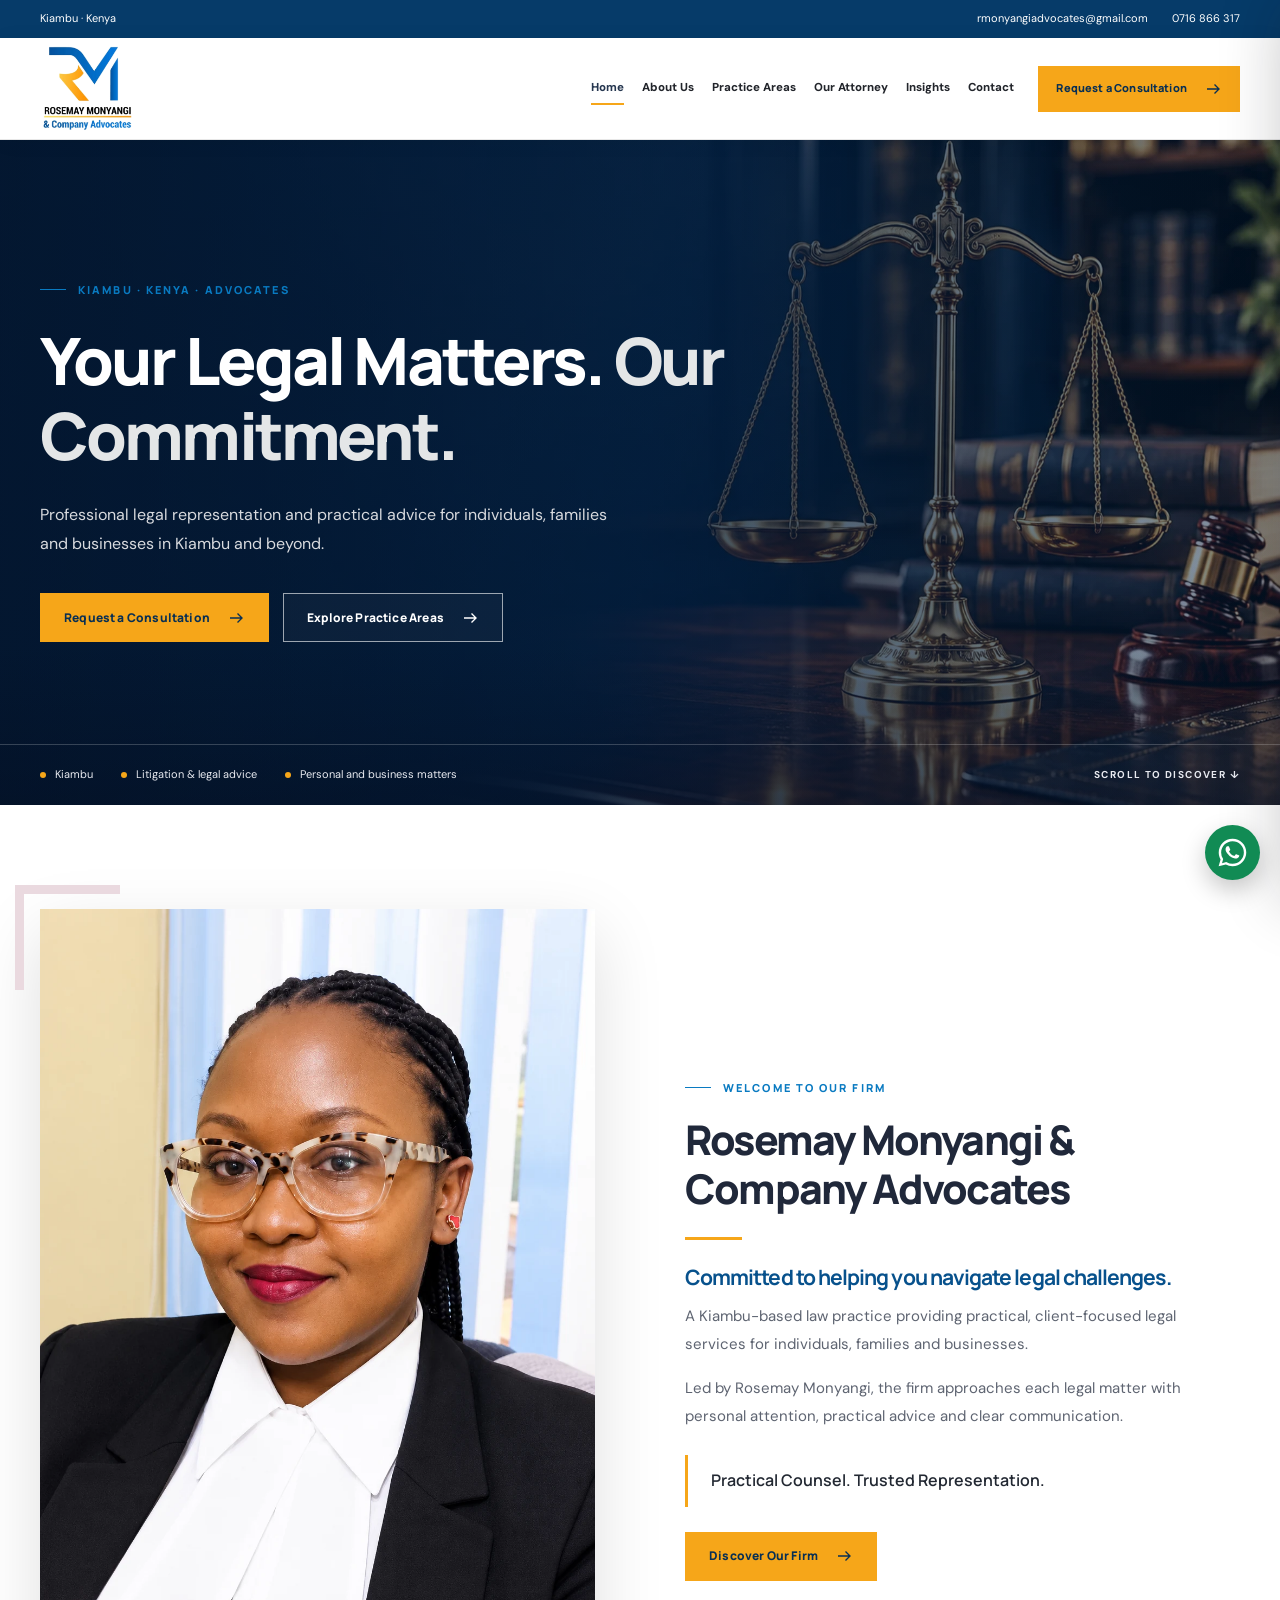
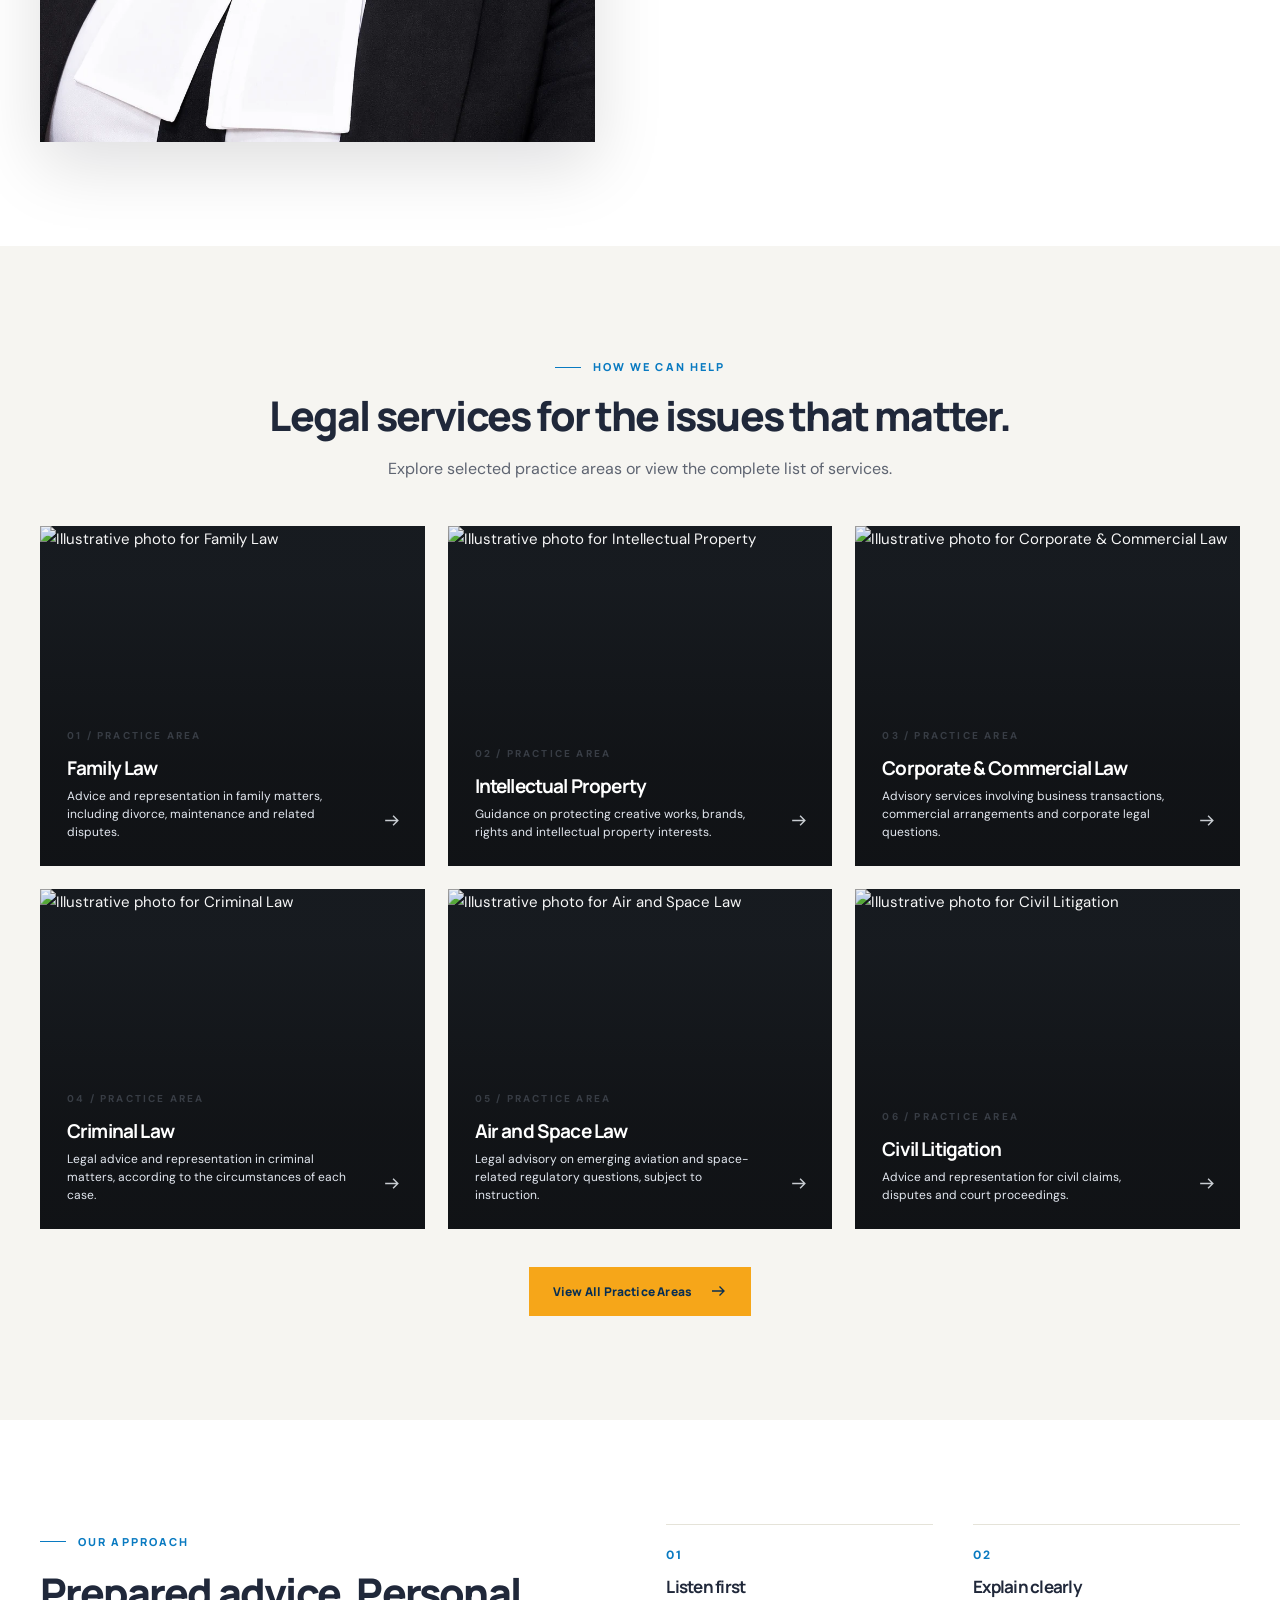
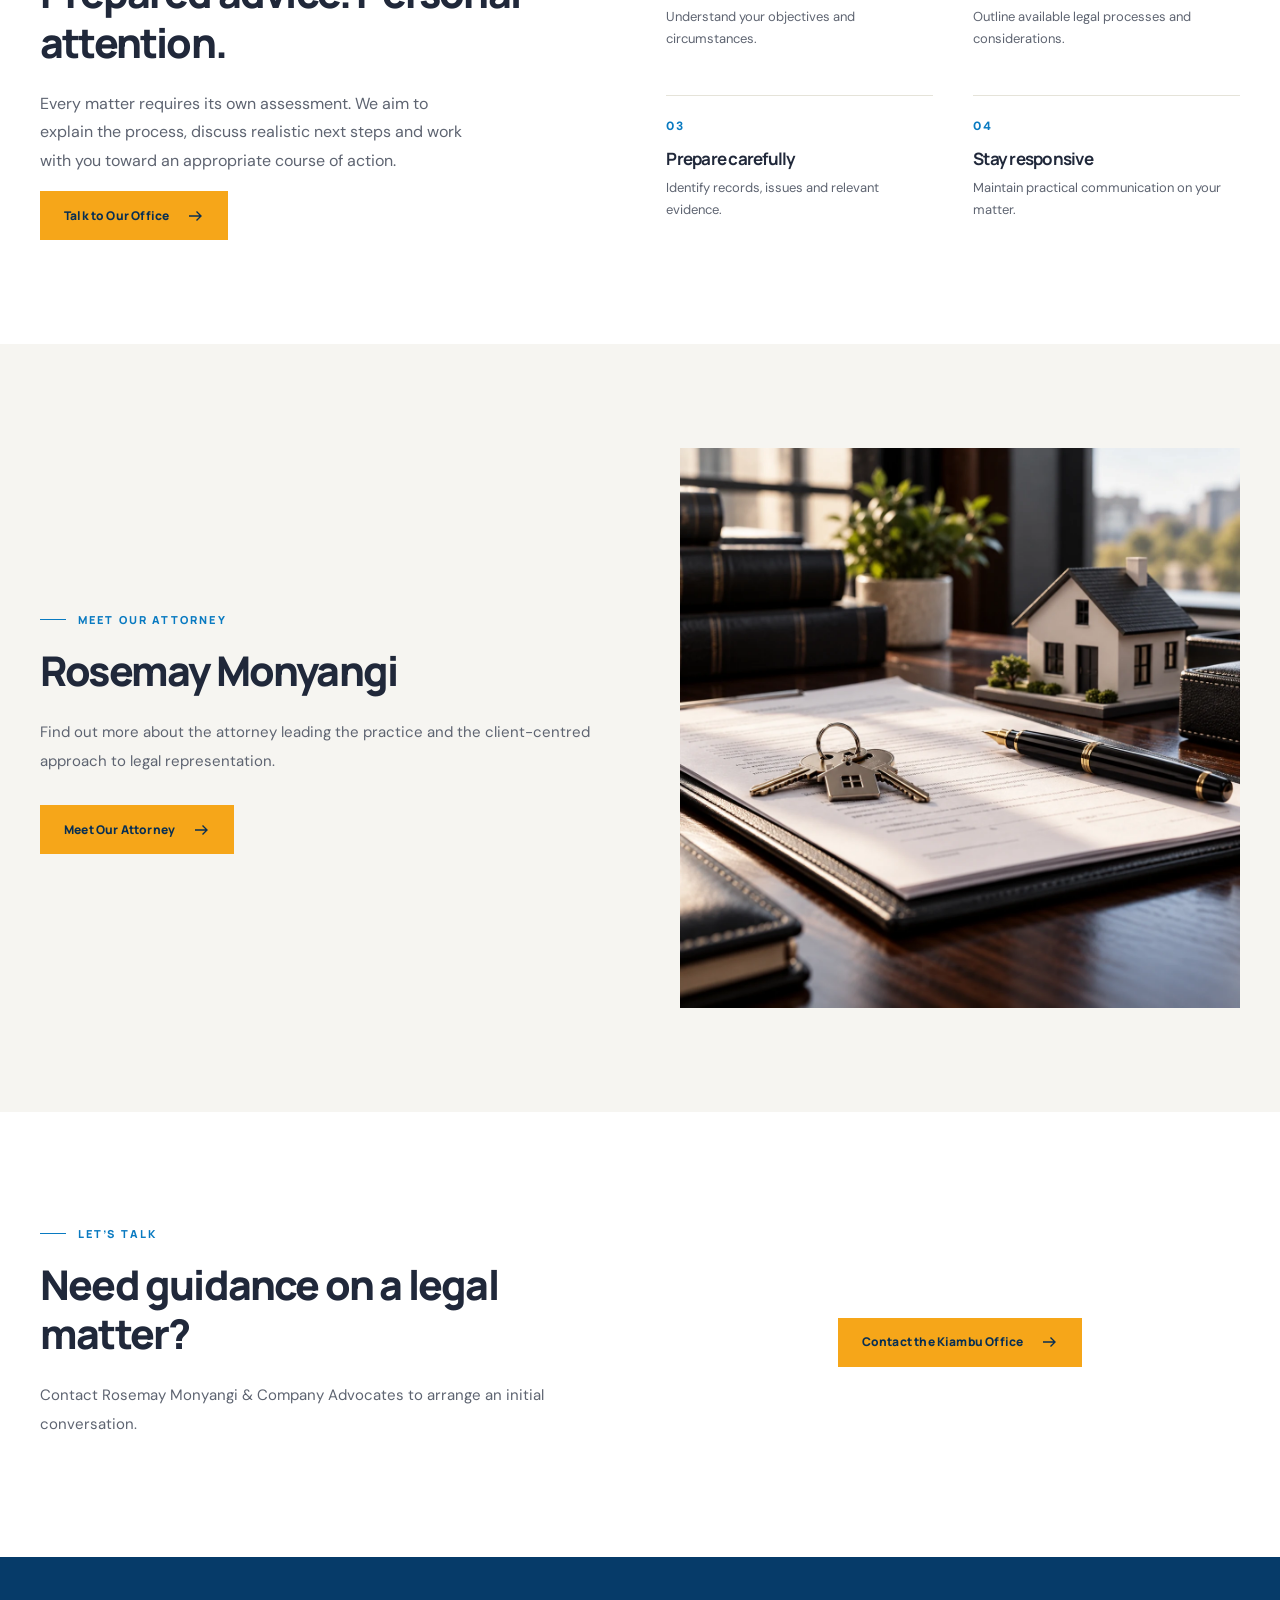
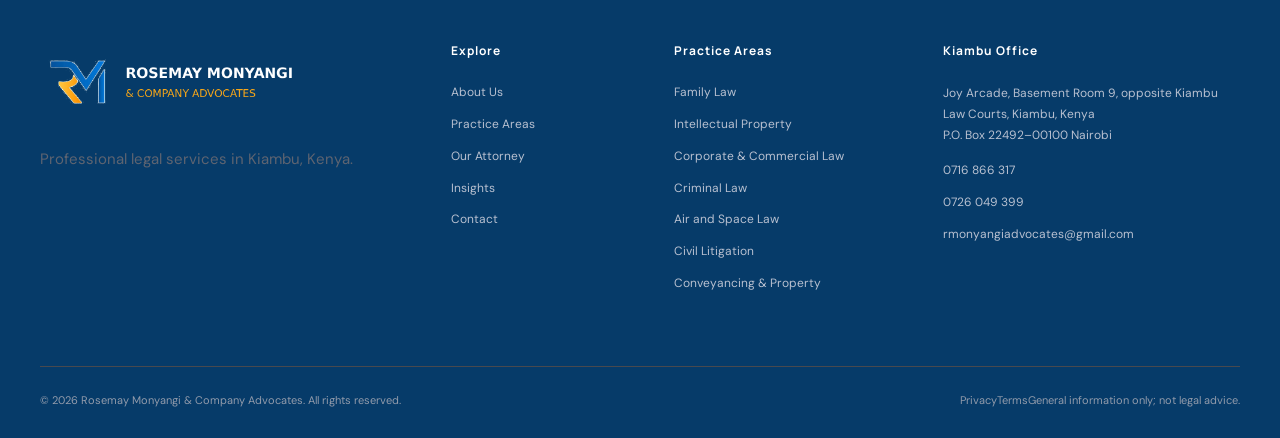
==== commit 4b31ff32: "Remove incorrect client branding and fix hero images" ====
--- a/index.html
+++ b/index.html
@@ -2,8 +2,8 @@
 
 <html lang="en-KE"><head><meta charset="utf-8"/><meta content="width=device-width,initial-scale=1" name="viewport"/><meta content="#064776" name="theme-color"/><title>Rosemay Monyangi &amp; Company Advocates | Kiambu Advocates</title><meta content="Rosemay Monyangi &amp; Company Advocates provides legal services in Kiambu, Kenya, including family law, corporate law, litigation, intellectual property, conveyancing and criminal law." name="description"/><meta content="noindex,follow,max-image-preview:large" name="robots"/><link href="https://rosemay-monyangi-advocates.vercel.app/" rel="canonical"/><meta content="Rosemay Monyangi &amp; Company Advocates | Kiambu Advocates" property="og:title"/><meta content="Rosemay Monyangi &amp; Company Advocates provides legal services in Kiambu, Kenya, including family law, corporate law, litigation, intellectual property, conveyancing and criminal law." property="og:description"/><meta content="website" property="og:type"/><meta content="https://rosemay-monyangi-advocates.vercel.app/" property="og:url"/><meta content="https://rosemay-monyangi-advocates.vercel.app/assets/rosemay-social-preview.jpg" property="og:image"/><meta content="summary_large_image" name="twitter:card"/><link href="/assets/favicon.png" rel="icon" type="image/png"/><link href="https://images.pexels.com" rel="preconnect"/><link href="https://fonts.googleapis.com" rel="preconnect"/><link crossorigin="" href="https://fonts.gstatic.com" rel="preconnect"/><link href="/assets/site.css" rel="stylesheet"/><script defer="" src="/assets/site.js"></script><script type="application/ld+json">{"@context": "https://schema.org", "@type": "LegalService", "name": "Rosemay Monyangi & Company Advocates", "url": "https://rosemay-monyangi-advocates.vercel.app", "telephone": "+254716866317", "email": "rmonyangiadvocates@gmail.com", "address": {"@type": "PostalAddress", "streetAddress": "Joy Arcade, Basement Room 9, opposite Kiambu Law Courts", "addressLocality": "Kiambu", "addressCountry": "KE"}, "areaServed": "Kenya"}</script><meta content="1200" property="og:image:width"/><meta content="630" property="og:image:height"/><meta content="Rosemay Monyangi &amp; Company Advocates logo and advocate portrait" property="og:image:alt"/><meta content="https://rosemay-monyangi-advocates.vercel.app/assets/rosemay-social-preview.jpg" name="twitter:image"/><meta content="Rosemay Monyangi &amp; Company Advocates | Kiambu Advocates" name="twitter:title"/><meta content="Rosemay Monyangi &amp; Company Advocates provides legal services in Kiambu, Kenya, including family law, corporate law, litigation, intellectual property, conveyancing and criminal law." name="twitter:description"/></head><body><a class="skip-link" href="#main">Skip to content</a>
 <div class="topbar"><div class="container topbar-inner"><span class="topbar-address">Kiambu · Kenya</span><div class="topbar-links"><a href="mailto:rmonyangiadvocates@gmail.com">rmonyangiadvocates@gmail.com</a><a href="tel:+254716866317">0716 866 317</a></div></div></div>
-<header class="nav-shell"><div class="container nav-inner"><a aria-label="Nabwire Obara &amp; Company Advocates homepage" class="brand" href="/"><img alt="Nabwire Obara &amp; Company Advocates logo" height="76" src="/assets/rosemay-logo-transparent.png" width="100"/></a><nav aria-label="Main navigation" class="nav-links"><a aria-current="page" class="nav-link active" href="/">Home</a><a class="nav-link" href="/about/">About Us</a><a class="nav-link" href="/practice-areas/">Practice Areas</a><a class="nav-link" href="/our-attorney/">Our Attorney</a><a class="nav-link" href="/insights/">Insights</a><a class="nav-link" href="/contact/">Contact</a></nav><a class="btn btn-gold nav-cta" href="/contact/">Request a Consultation <svg aria-hidden="true" fill="none" height="18" stroke="currentColor" stroke-width="1.8" viewbox="0 0 24 24" width="18" xmlns="http://www.w3.org/2000/svg"><path d="M4 12h16m-6-6 6 6-6 6"></path></svg></a><button aria-controls="mobile-panel" aria-expanded="false" aria-label="Open navigation" class="menu-open" data-mobile-open="" type="button">☰</button></div></header>
-<div class="mobile-backdrop" id="mobile-backdrop"></div><nav aria-hidden="true" aria-label="Mobile navigation" class="mobile-panel" id="mobile-panel" inert=""><div class="mobile-head"><img alt="Nabwire Obara &amp; Company Advocates logo" height="76" src="/assets/rosemay-logo-transparent.png" width="100"/><button aria-label="Close navigation" data-mobile-close="" type="button">×</button></div><div class="mobile-links"><a href="/">Home</a><a href="/about/">About Us</a><a href="/practice-areas/">Practice Areas</a><a href="/our-attorney/">Our Attorney</a><a href="/insights/">Insights</a><a href="/contact/">Contact</a></div><a class="btn btn-gold mobile-cta" href="/contact/">Contact the Firm <svg aria-hidden="true" fill="none" height="18" stroke="currentColor" stroke-width="1.8" viewbox="0 0 24 24" width="18" xmlns="http://www.w3.org/2000/svg"><path d="M4 12h16m-6-6 6 6-6 6"></path></svg></a></nav>
-<main id="main"><section class="hero" style="--hero-image:url('/assets/hero-404-unique.webp')"><div class="container hero-inner"><div class="hero-copy"><span class="eyebrow eyebrow-light">KIAMBU · KENYA · ADVOCATES</span><h1>Your Legal Matters. <em>Our Commitment.</em></h1><p>Professional legal representation and practical advice for individuals, families and businesses in Kiambu and beyond.</p><div class="hero-actions"><a class="btn btn-gold" href="/contact/">Request a Consultation <svg aria-hidden="true" fill="none" height="18" stroke="currentColor" stroke-width="1.8" viewbox="0 0 24 24" width="18" xmlns="http://www.w3.org/2000/svg"><path d="M4 12h16m-6-6 6 6-6 6"></path></svg></a><a class="btn btn-outline" href="/practice-areas/">Explore Practice Areas <svg aria-hidden="true" fill="none" height="18" stroke="currentColor" stroke-width="1.8" viewbox="0 0 24 24" width="18" xmlns="http://www.w3.org/2000/svg"><path d="M4 12h16m-6-6 6 6-6 6"></path></svg></a></div></div></div><div class="hero-bottom"><div class="container hero-bottom-inner"><div class="hero-notes"><span>Kiambu</span><span>Litigation &amp; legal advice</span><span>Personal and business matters</span></div><span class="scroll-cue">SCROLL TO DISCOVER ↓</span></div></div></section><section class="section"><div class="container"><div class="intro-grid"><div class="intro-picture"><img alt="Portrait of advocate Rosemay Monyangi" loading="lazy" src="/assets/rosemay-portrait-1.webp" style="width:100%;height:auto;max-height:none;object-fit:contain;object-position:top center;"/></div><div class="intro-copy"><span class="eyebrow">WELCOME TO OUR FIRM</span><h2>Rosemay Monyangi &amp; Company Advocates</h2><div class="accent-line"></div><h3>Committed to helping you navigate legal challenges.</h3><p>A Kiambu-based law practice providing practical, client-focused legal services for individuals, families and businesses.</p><p>Led by Rosemay Monyangi, the firm approaches each legal matter with personal attention, practical advice and clear communication.</p><blockquote>Practical Counsel. Trusted Representation.</blockquote><a class="btn btn-gold" href="/about/">Discover Our Firm <svg aria-hidden="true" fill="none" height="18" stroke="currentColor" stroke-width="1.8" viewbox="0 0 24 24" width="18" xmlns="http://www.w3.org/2000/svg"><path d="M4 12h16m-6-6 6 6-6 6"></path></svg></a></div></div></div></section><section class="section cream"><div class="container"><div class="section-heading centered"><span class="eyebrow">HOW WE CAN HELP</span><h2>Legal services for the issues that matter.</h2><p>Explore selected practice areas or view the complete list of services.</p></div><div class="practice-grid"><a class="practice-card" href="/practice-areas/#family-law"><img alt="Illustrative photo for Family Law" decoding="async" loading="lazy" src="https://images.pexels.com/photos/8731032/pexels-photo-8731032.jpeg?auto=compress&amp;cs=tinysrgb&amp;w=1200"/><div class="practice-shade"></div><div class="practice-card-text"><span class="card-number">01 / PRACTICE AREA</span><h3>Family Law</h3><p>Advice and representation in family matters, including divorce, maintenance and related disputes.</p></div><span class="card-arrow"><svg aria-hidden="true" fill="none" height="18" stroke="currentColor" stroke-width="1.8" viewbox="0 0 24 24" width="18" xmlns="http://www.w3.org/2000/svg"><path d="M4 12h16m-6-6 6 6-6 6"></path></svg></span></a><a class="practice-card" href="/practice-areas/#intellectual-property"><img alt="Illustrative photo for Intellectual Property" decoding="async" loading="lazy" src="https://images.pexels.com/photos/7841489/pexels-photo-7841489.jpeg?auto=compress&amp;cs=tinysrgb&amp;w=1200"/><div class="practice-shade"></div><div class="practice-card-text"><span class="card-number">02 / PRACTICE AREA</span><h3>Intellectual Property</h3><p>Guidance on protecting creative works, brands, rights and intellectual property interests.</p></div><span class="card-arrow"><svg aria-hidden="true" fill="none" height="18" stroke="currentColor" stroke-width="1.8" viewbox="0 0 24 24" width="18" xmlns="http://www.w3.org/2000/svg"><path d="M4 12h16m-6-6 6 6-6 6"></path></svg></span></a><a class="practice-card" href="/practice-areas/#corporate-law"><img alt="Illustrative photo for Corporate &amp; Commercial Law" decoding="async" loading="lazy" src="https://images.pexels.com/photos/12911211/pexels-photo-12911211.jpeg?auto=compress&amp;cs=tinysrgb&amp;w=1200"/><div class="practice-shade"></div><div class="practice-card-text"><span class="card-number">03 / PRACTICE AREA</span><h3>Corporate &amp; Commercial Law</h3><p>Advisory services involving business transactions, commercial arrangements and corporate legal questions.</p></div><span class="card-arrow"><svg aria-hidden="true" fill="none" height="18" stroke="currentColor" stroke-width="1.8" viewbox="0 0 24 24" width="18" xmlns="http://www.w3.org/2000/svg"><path d="M4 12h16m-6-6 6 6-6 6"></path></svg></span></a><a class="practice-card" href="/practice-areas/#criminal-law"><img alt="Illustrative photo for Criminal Law" decoding="async" loading="lazy" src="https://images.pexels.com/photos/8111817/pexels-photo-8111817.jpeg?auto=compress&amp;cs=tinysrgb&amp;w=1200"/><div class="practice-shade"></div><div class="practice-card-text"><span class="card-number">04 / PRACTICE AREA</span><h3>Criminal Law</h3><p>Legal advice and representation in criminal matters, according to the circumstances of each case.</p></div><span class="card-arrow"><svg aria-hidden="true" fill="none" height="18" stroke="currentColor" stroke-width="1.8" viewbox="0 0 24 24" width="18" xmlns="http://www.w3.org/2000/svg"><path d="M4 12h16m-6-6 6 6-6 6"></path></svg></span></a><a class="practice-card" href="/practice-areas/#air-space-law"><img alt="Illustrative photo for Air and Space Law" decoding="async" loading="lazy" src="https://images.pexels.com/photos/8276198/pexels-photo-8276198.jpeg?auto=compress&amp;cs=tinysrgb&amp;w=1200"/><div class="practice-shade"></div><div class="practice-card-text"><span class="card-number">05 / PRACTICE AREA</span><h3>Air and Space Law</h3><p>Legal advisory on emerging aviation and space-related regulatory questions, subject to instruction.</p></div><span class="card-arrow"><svg aria-hidden="true" fill="none" height="18" stroke="currentColor" stroke-width="1.8" viewbox="0 0 24 24" width="18" xmlns="http://www.w3.org/2000/svg"><path d="M4 12h16m-6-6 6 6-6 6"></path></svg></span></a><a class="practice-card" href="/practice-areas/#litigation"><img alt="Illustrative photo for Civil Litigation" decoding="async" loading="lazy" src="https://images.pexels.com/photos/7841810/pexels-photo-7841810.jpeg?auto=compress&amp;cs=tinysrgb&amp;w=1200"/><div class="practice-shade"></div><div class="practice-card-text"><span class="card-number">06 / PRACTICE AREA</span><h3>Civil Litigation</h3><p>Advice and representation for civil claims, disputes and court proceedings.</p></div><span class="card-arrow"><svg aria-hidden="true" fill="none" height="18" stroke="currentColor" stroke-width="1.8" viewbox="0 0 24 24" width="18" xmlns="http://www.w3.org/2000/svg"><path d="M4 12h16m-6-6 6 6-6 6"></path></svg></span></a></div><div class="section-action centered"><a class="btn btn-gold" href="/practice-areas/">View All Practice Areas <svg aria-hidden="true" fill="none" height="18" stroke="currentColor" stroke-width="1.8" viewbox="0 0 24 24" width="18" xmlns="http://www.w3.org/2000/svg"><path d="M4 12h16m-6-6 6 6-6 6"></path></svg></a></div></div></section><section class="section"><div class="container"><div class="purpose-grid"><div><span class="eyebrow">OUR APPROACH</span><h2>Prepared advice. Personal attention.</h2><p>Every matter requires its own assessment. We aim to explain the process, discuss realistic next steps and work with you toward an appropriate course of action.</p><a class="btn btn-gold" href="/contact/">Talk to Our Office <svg aria-hidden="true" fill="none" height="18" stroke="currentColor" stroke-width="1.8" viewbox="0 0 24 24" width="18" xmlns="http://www.w3.org/2000/svg"><path d="M4 12h16m-6-6 6 6-6 6"></path></svg></a></div><div class="value-grid"><div><span>01</span><h3>Listen first</h3><p>Understand your objectives and circumstances.</p></div><div><span>02</span><h3>Explain clearly</h3><p>Outline available legal processes and considerations.</p></div><div><span>03</span><h3>Prepare carefully</h3><p>Identify records, issues and relevant evidence.</p></div><div><span>04</span><h3>Stay responsive</h3><p>Maintain practical communication on your matter.</p></div></div></div></div></section><section class="section cream"><div class="container"><div class="two-column"><div><span class="eyebrow">MEET OUR ATTORNEY</span><h2>Rosemay Monyangi</h2><p>Find out more about the attorney leading the practice and the client-centred approach to legal representation.</p><a class="btn btn-gold" href="/our-attorney/">Meet Our Attorney <svg aria-hidden="true" fill="none" height="18" stroke="currentColor" stroke-width="1.8" viewbox="0 0 24 24" width="18" xmlns="http://www.w3.org/2000/svg"><path d="M4 12h16m-6-6 6 6-6 6"></path></svg></a></div><div class="photo-frame"><img alt="Illustrative legal property and transaction materials" loading="lazy" src="/assets/legal-intro-property.webp"/></div></div></div></section><section class="section"><div class="container"><div class="two-column"><div><span class="eyebrow">LET’S TALK</span><h2>Need guidance on a legal matter?</h2><p>Contact Rosemay Monyangi &amp; Company Advocates to arrange an initial conversation.</p></div><div class="centered"><a class="btn btn-gold" href="/contact/">Contact the Kiambu Office <svg aria-hidden="true" fill="none" height="18" stroke="currentColor" stroke-width="1.8" viewbox="0 0 24 24" width="18" xmlns="http://www.w3.org/2000/svg"><path d="M4 12h16m-6-6 6 6-6 6"></path></svg></a></div></div></div></section></main>
-<footer class="site-footer"><div class="container"><div class="footer-grid"><div><a class="footer-logo" href="/"><img alt="Nabwire Obara &amp; Company Advocates logo" height="190" loading="lazy" src="/assets/rosemay-logo-footer.png" width="350"/></a><p>Professional legal services in Kiambu, Kenya.</p></div><div><h3>Explore</h3><div class="footer-links"><a href="/about/">About Us</a><a href="/practice-areas/">Practice Areas</a><a href="/our-attorney/">Our Attorney</a><a href="/insights/">Insights</a><a href="/contact/">Contact</a></div></div><div><h3>Practice Areas</h3><div class="footer-links"><a href="/practice-areas/#family-law">Family Law</a><a href="/practice-areas/#intellectual-property">Intellectual Property</a><a href="/practice-areas/#corporate-law">Corporate &amp; Commercial Law</a><a href="/practice-areas/#criminal-law">Criminal Law</a><a href="/practice-areas/#air-space-law">Air and Space Law</a><a href="/practice-areas/#litigation">Civil Litigation</a><a href="/practice-areas/#conveyancing">Conveyancing &amp; Property</a></div></div><div class="footer-location"><h3>Kiambu Office</h3><address>Joy Arcade, Basement Room 9, opposite Kiambu Law Courts, Kiambu, Kenya<br/>P.O. Box 22492–00100 Nairobi</address><div class="footer-links" style="margin-top:15px"><a href="tel:+254716866317">0716 866 317</a><a href="tel:+254726049399">0726 049 399</a><a href="mailto:rmonyangiadvocates@gmail.com">rmonyangiadvocates@gmail.com</a></div></div></div><div class="footer-bottom"><span>© 2026 Rosemay Monyangi &amp; Company Advocates. All rights reserved.</span><span class="footer-legal"><a href="/privacy/">Privacy</a><a href="/terms/">Terms</a><span>General information only; not legal advice.</span></span></div></div></footer>
-<a aria-label="WhatsApp Nabwire Obara &amp; Company Advocates" class="floating-whatsapp" href="https://wa.me/254716866317?text=Hello%2C%20I%20would%20like%20to%20enquire%20about%20legal%20services." rel="noopener noreferrer" target="_blank" title="WhatsApp Nabwire Obara &amp; Company Advocates"><svg aria-hidden="true" viewbox="0 0 32 32" xmlns="http://www.w3.org/2000/svg"><path d="M16 .8C7.61.8.8 7.59.8 15.98c0 2.69.7 5.31 2.03 7.62L.7 31.3l7.91-2.08a15.15 15.15 0 0 0 7.37 1.88h.01c8.38 0 15.2-6.82 15.2-15.2 0-4.06-1.58-7.88-4.46-10.76A15.07 15.07 0 0 0 16 .8Zm0 27.73a12.54 12.54 0 0 1-6.39-1.75l-.46-.27-4.7 1.23 1.25-4.58-.3-.47a12.5 12.5 0 0 1-1.93-6.7C3.47 9.08 9.08 3.47 16 3.47a12.45 12.45 0 0 1 8.87 3.68 12.48 12.48 0 0 1 3.67 8.86c0 6.91-5.62 12.52-12.54 12.52Zm6.88-9.38c-.38-.19-2.23-1.1-2.58-1.23-.34-.13-.59-.19-.84.19s-.96 1.23-1.18 1.49-.44.29-.82.1a10.32 10.32 0 0 1-3.04-1.88 11.39 11.39 0 0 1-2.1-2.61c-.22-.38-.02-.58.16-.77.17-.17.38-.44.57-.66s.25-.38.38-.63.06-.47-.03-.66c-.1-.19-.85-2.04-1.16-2.8-.3-.74-.61-.64-.84-.65l-.71-.01c-.25 0-.66.1-1.01.47-.34.38-1.32 1.29-1.32 3.13s1.35 3.62 1.53 3.87a14.37 14.37 0 0 0 5.51 4.89c1.03.45 1.84.72 2.48.93 1.04.33 1.98.29 2.72.18.83-.13 2.23-.91 2.55-1.79.31-.88.31-1.64.22-1.8-.09-.16-.34-.25-.72-.44Z" fill="currentColor"></path></svg><span aria-hidden="true" class="whatsapp-tooltip">WhatsApp Us</span></a><button aria-label="Back to top" class="scroll-top" title="Back to top" type="button">↑</button></body></html>+<header class="nav-shell"><div class="container nav-inner"><a aria-label="Rosemay Monyangi &amp; Company Advocates homepage" class="brand" href="/"><img alt="Rosemay Monyangi &amp; Company Advocates logo" height="76" src="/assets/rosemay-logo-transparent.png" width="100"/></a><nav aria-label="Main navigation" class="nav-links"><a aria-current="page" class="nav-link active" href="/">Home</a><a class="nav-link" href="/about/">About Us</a><a class="nav-link" href="/practice-areas/">Practice Areas</a><a class="nav-link" href="/our-attorney/">Our Attorney</a><a class="nav-link" href="/insights/">Insights</a><a class="nav-link" href="/contact/">Contact</a></nav><a class="btn btn-gold nav-cta" href="/contact/">Request a Consultation <svg aria-hidden="true" fill="none" height="18" stroke="currentColor" stroke-width="1.8" viewbox="0 0 24 24" width="18" xmlns="http://www.w3.org/2000/svg"><path d="M4 12h16m-6-6 6 6-6 6"></path></svg></a><button aria-controls="mobile-panel" aria-expanded="false" aria-label="Open navigation" class="menu-open" data-mobile-open="" type="button">☰</button></div></header>
+<div class="mobile-backdrop" id="mobile-backdrop"></div><nav aria-hidden="true" aria-label="Mobile navigation" class="mobile-panel" id="mobile-panel" inert=""><div class="mobile-head"><img alt="Rosemay Monyangi &amp; Company Advocates logo" height="76" src="/assets/rosemay-logo-transparent.png" width="100"/><button aria-label="Close navigation" data-mobile-close="" type="button">×</button></div><div class="mobile-links"><a href="/">Home</a><a href="/about/">About Us</a><a href="/practice-areas/">Practice Areas</a><a href="/our-attorney/">Our Attorney</a><a href="/insights/">Insights</a><a href="/contact/">Contact</a></div><a class="btn btn-gold mobile-cta" href="/contact/">Contact the Firm <svg aria-hidden="true" fill="none" height="18" stroke="currentColor" stroke-width="1.8" viewbox="0 0 24 24" width="18" xmlns="http://www.w3.org/2000/svg"><path d="M4 12h16m-6-6 6 6-6 6"></path></svg></a></nav>
+<main id="main"><section class="hero" style="--hero-image:url('/assets/hero-home-unique.webp')"><div class="container hero-inner"><div class="hero-copy"><span class="eyebrow eyebrow-light">KIAMBU · KENYA · ADVOCATES</span><h1>Your Legal Matters. <em>Our Commitment.</em></h1><p>Professional legal representation and practical advice for individuals, families and businesses in Kiambu and beyond.</p><div class="hero-actions"><a class="btn btn-gold" href="/contact/">Request a Consultation <svg aria-hidden="true" fill="none" height="18" stroke="currentColor" stroke-width="1.8" viewbox="0 0 24 24" width="18" xmlns="http://www.w3.org/2000/svg"><path d="M4 12h16m-6-6 6 6-6 6"></path></svg></a><a class="btn btn-outline" href="/practice-areas/">Explore Practice Areas <svg aria-hidden="true" fill="none" height="18" stroke="currentColor" stroke-width="1.8" viewbox="0 0 24 24" width="18" xmlns="http://www.w3.org/2000/svg"><path d="M4 12h16m-6-6 6 6-6 6"></path></svg></a></div></div></div><div class="hero-bottom"><div class="container hero-bottom-inner"><div class="hero-notes"><span>Kiambu</span><span>Litigation &amp; legal advice</span><span>Personal and business matters</span></div><span class="scroll-cue">SCROLL TO DISCOVER ↓</span></div></div></section><section class="section"><div class="container"><div class="intro-grid"><div class="intro-picture"><img alt="Portrait of advocate Rosemay Monyangi" loading="lazy" src="/assets/rosemay-portrait-1.webp" style="width:100%;height:auto;max-height:none;object-fit:contain;object-position:top center;"/></div><div class="intro-copy"><span class="eyebrow">WELCOME TO OUR FIRM</span><h2>Rosemay Monyangi &amp; Company Advocates</h2><div class="accent-line"></div><h3>Committed to helping you navigate legal challenges.</h3><p>A Kiambu-based law practice providing practical, client-focused legal services for individuals, families and businesses.</p><p>Led by Rosemay Monyangi, the firm approaches each legal matter with personal attention, practical advice and clear communication.</p><blockquote>Practical Counsel. Trusted Representation.</blockquote><a class="btn btn-gold" href="/about/">Discover Our Firm <svg aria-hidden="true" fill="none" height="18" stroke="currentColor" stroke-width="1.8" viewbox="0 0 24 24" width="18" xmlns="http://www.w3.org/2000/svg"><path d="M4 12h16m-6-6 6 6-6 6"></path></svg></a></div></div></div></section><section class="section cream"><div class="container"><div class="section-heading centered"><span class="eyebrow">HOW WE CAN HELP</span><h2>Legal services for the issues that matter.</h2><p>Explore selected practice areas or view the complete list of services.</p></div><div class="practice-grid"><a class="practice-card" href="/practice-areas/#family-law"><img alt="Illustrative photo for Family Law" decoding="async" loading="lazy" src="https://images.pexels.com/photos/8731032/pexels-photo-8731032.jpeg?auto=compress&amp;cs=tinysrgb&amp;w=1200"/><div class="practice-shade"></div><div class="practice-card-text"><span class="card-number">01 / PRACTICE AREA</span><h3>Family Law</h3><p>Advice and representation in family matters, including divorce, maintenance and related disputes.</p></div><span class="card-arrow"><svg aria-hidden="true" fill="none" height="18" stroke="currentColor" stroke-width="1.8" viewbox="0 0 24 24" width="18" xmlns="http://www.w3.org/2000/svg"><path d="M4 12h16m-6-6 6 6-6 6"></path></svg></span></a><a class="practice-card" href="/practice-areas/#intellectual-property"><img alt="Illustrative photo for Intellectual Property" decoding="async" loading="lazy" src="https://images.pexels.com/photos/7841489/pexels-photo-7841489.jpeg?auto=compress&amp;cs=tinysrgb&amp;w=1200"/><div class="practice-shade"></div><div class="practice-card-text"><span class="card-number">02 / PRACTICE AREA</span><h3>Intellectual Property</h3><p>Guidance on protecting creative works, brands, rights and intellectual property interests.</p></div><span class="card-arrow"><svg aria-hidden="true" fill="none" height="18" stroke="currentColor" stroke-width="1.8" viewbox="0 0 24 24" width="18" xmlns="http://www.w3.org/2000/svg"><path d="M4 12h16m-6-6 6 6-6 6"></path></svg></span></a><a class="practice-card" href="/practice-areas/#corporate-law"><img alt="Illustrative photo for Corporate &amp; Commercial Law" decoding="async" loading="lazy" src="https://images.pexels.com/photos/12911211/pexels-photo-12911211.jpeg?auto=compress&amp;cs=tinysrgb&amp;w=1200"/><div class="practice-shade"></div><div class="practice-card-text"><span class="card-number">03 / PRACTICE AREA</span><h3>Corporate &amp; Commercial Law</h3><p>Advisory services involving business transactions, commercial arrangements and corporate legal questions.</p></div><span class="card-arrow"><svg aria-hidden="true" fill="none" height="18" stroke="currentColor" stroke-width="1.8" viewbox="0 0 24 24" width="18" xmlns="http://www.w3.org/2000/svg"><path d="M4 12h16m-6-6 6 6-6 6"></path></svg></span></a><a class="practice-card" href="/practice-areas/#criminal-law"><img alt="Illustrative photo for Criminal Law" decoding="async" loading="lazy" src="https://images.pexels.com/photos/8111817/pexels-photo-8111817.jpeg?auto=compress&amp;cs=tinysrgb&amp;w=1200"/><div class="practice-shade"></div><div class="practice-card-text"><span class="card-number">04 / PRACTICE AREA</span><h3>Criminal Law</h3><p>Legal advice and representation in criminal matters, according to the circumstances of each case.</p></div><span class="card-arrow"><svg aria-hidden="true" fill="none" height="18" stroke="currentColor" stroke-width="1.8" viewbox="0 0 24 24" width="18" xmlns="http://www.w3.org/2000/svg"><path d="M4 12h16m-6-6 6 6-6 6"></path></svg></span></a><a class="practice-card" href="/practice-areas/#air-space-law"><img alt="Illustrative photo for Air and Space Law" decoding="async" loading="lazy" src="https://images.pexels.com/photos/8276198/pexels-photo-8276198.jpeg?auto=compress&amp;cs=tinysrgb&amp;w=1200"/><div class="practice-shade"></div><div class="practice-card-text"><span class="card-number">05 / PRACTICE AREA</span><h3>Air and Space Law</h3><p>Legal advisory on emerging aviation and space-related regulatory questions, subject to instruction.</p></div><span class="card-arrow"><svg aria-hidden="true" fill="none" height="18" stroke="currentColor" stroke-width="1.8" viewbox="0 0 24 24" width="18" xmlns="http://www.w3.org/2000/svg"><path d="M4 12h16m-6-6 6 6-6 6"></path></svg></span></a><a class="practice-card" href="/practice-areas/#litigation"><img alt="Illustrative photo for Civil Litigation" decoding="async" loading="lazy" src="https://images.pexels.com/photos/7841810/pexels-photo-7841810.jpeg?auto=compress&amp;cs=tinysrgb&amp;w=1200"/><div class="practice-shade"></div><div class="practice-card-text"><span class="card-number">06 / PRACTICE AREA</span><h3>Civil Litigation</h3><p>Advice and representation for civil claims, disputes and court proceedings.</p></div><span class="card-arrow"><svg aria-hidden="true" fill="none" height="18" stroke="currentColor" stroke-width="1.8" viewbox="0 0 24 24" width="18" xmlns="http://www.w3.org/2000/svg"><path d="M4 12h16m-6-6 6 6-6 6"></path></svg></span></a></div><div class="section-action centered"><a class="btn btn-gold" href="/practice-areas/">View All Practice Areas <svg aria-hidden="true" fill="none" height="18" stroke="currentColor" stroke-width="1.8" viewbox="0 0 24 24" width="18" xmlns="http://www.w3.org/2000/svg"><path d="M4 12h16m-6-6 6 6-6 6"></path></svg></a></div></div></section><section class="section"><div class="container"><div class="purpose-grid"><div><span class="eyebrow">OUR APPROACH</span><h2>Prepared advice. Personal attention.</h2><p>Every matter requires its own assessment. We aim to explain the process, discuss realistic next steps and work with you toward an appropriate course of action.</p><a class="btn btn-gold" href="/contact/">Talk to Our Office <svg aria-hidden="true" fill="none" height="18" stroke="currentColor" stroke-width="1.8" viewbox="0 0 24 24" width="18" xmlns="http://www.w3.org/2000/svg"><path d="M4 12h16m-6-6 6 6-6 6"></path></svg></a></div><div class="value-grid"><div><span>01</span><h3>Listen first</h3><p>Understand your objectives and circumstances.</p></div><div><span>02</span><h3>Explain clearly</h3><p>Outline available legal processes and considerations.</p></div><div><span>03</span><h3>Prepare carefully</h3><p>Identify records, issues and relevant evidence.</p></div><div><span>04</span><h3>Stay responsive</h3><p>Maintain practical communication on your matter.</p></div></div></div></div></section><section class="section cream"><div class="container"><div class="two-column"><div><span class="eyebrow">MEET OUR ATTORNEY</span><h2>Rosemay Monyangi</h2><p>Find out more about the attorney leading the practice and the client-centred approach to legal representation.</p><a class="btn btn-gold" href="/our-attorney/">Meet Our Attorney <svg aria-hidden="true" fill="none" height="18" stroke="currentColor" stroke-width="1.8" viewbox="0 0 24 24" width="18" xmlns="http://www.w3.org/2000/svg"><path d="M4 12h16m-6-6 6 6-6 6"></path></svg></a></div><div class="photo-frame"><img alt="Illustrative legal property and transaction materials" loading="lazy" src="/assets/legal-intro-property.webp"/></div></div></div></section><section class="section"><div class="container"><div class="two-column"><div><span class="eyebrow">LET’S TALK</span><h2>Need guidance on a legal matter?</h2><p>Contact Rosemay Monyangi &amp; Company Advocates to arrange an initial conversation.</p></div><div class="centered"><a class="btn btn-gold" href="/contact/">Contact the Kiambu Office <svg aria-hidden="true" fill="none" height="18" stroke="currentColor" stroke-width="1.8" viewbox="0 0 24 24" width="18" xmlns="http://www.w3.org/2000/svg"><path d="M4 12h16m-6-6 6 6-6 6"></path></svg></a></div></div></div></section></main>
+<footer class="site-footer"><div class="container"><div class="footer-grid"><div><a class="footer-logo" href="/"><img alt="Rosemay Monyangi &amp; Company Advocates logo" height="190" loading="lazy" src="/assets/rosemay-logo-footer.png" width="350"/></a><p>Professional legal services in Kiambu, Kenya.</p></div><div><h3>Explore</h3><div class="footer-links"><a href="/about/">About Us</a><a href="/practice-areas/">Practice Areas</a><a href="/our-attorney/">Our Attorney</a><a href="/insights/">Insights</a><a href="/contact/">Contact</a></div></div><div><h3>Practice Areas</h3><div class="footer-links"><a href="/practice-areas/#family-law">Family Law</a><a href="/practice-areas/#intellectual-property">Intellectual Property</a><a href="/practice-areas/#corporate-law">Corporate &amp; Commercial Law</a><a href="/practice-areas/#criminal-law">Criminal Law</a><a href="/practice-areas/#air-space-law">Air and Space Law</a><a href="/practice-areas/#litigation">Civil Litigation</a><a href="/practice-areas/#conveyancing">Conveyancing &amp; Property</a></div></div><div class="footer-location"><h3>Kiambu Office</h3><address>Joy Arcade, Basement Room 9, opposite Kiambu Law Courts, Kiambu, Kenya<br/>P.O. Box 22492–00100 Nairobi</address><div class="footer-links" style="margin-top:15px"><a href="tel:+254716866317">0716 866 317</a><a href="tel:+254726049399">0726 049 399</a><a href="mailto:rmonyangiadvocates@gmail.com">rmonyangiadvocates@gmail.com</a></div></div></div><div class="footer-bottom"><span>© 2026 Rosemay Monyangi &amp; Company Advocates. All rights reserved.</span><span class="footer-legal"><a href="/privacy/">Privacy</a><a href="/terms/">Terms</a><span>General information only; not legal advice.</span></span></div></div></footer>
+<a aria-label="WhatsApp Rosemay Monyangi &amp; Company Advocates" class="floating-whatsapp" href="https://wa.me/254716866317?text=Hello%2C%20I%20would%20like%20to%20enquire%20about%20legal%20services." rel="noopener noreferrer" target="_blank" title="WhatsApp Rosemay Monyangi &amp; Company Advocates"><svg aria-hidden="true" viewbox="0 0 32 32" xmlns="http://www.w3.org/2000/svg"><path d="M16 .8C7.61.8.8 7.59.8 15.98c0 2.69.7 5.31 2.03 7.62L.7 31.3l7.91-2.08a15.15 15.15 0 0 0 7.37 1.88h.01c8.38 0 15.2-6.82 15.2-15.2 0-4.06-1.58-7.88-4.46-10.76A15.07 15.07 0 0 0 16 .8Zm0 27.73a12.54 12.54 0 0 1-6.39-1.75l-.46-.27-4.7 1.23 1.25-4.58-.3-.47a12.5 12.5 0 0 1-1.93-6.7C3.47 9.08 9.08 3.47 16 3.47a12.45 12.45 0 0 1 8.87 3.68 12.48 12.48 0 0 1 3.67 8.86c0 6.91-5.62 12.52-12.54 12.52Zm6.88-9.38c-.38-.19-2.23-1.1-2.58-1.23-.34-.13-.59-.19-.84.19s-.96 1.23-1.18 1.49-.44.29-.82.1a10.32 10.32 0 0 1-3.04-1.88 11.39 11.39 0 0 1-2.1-2.61c-.22-.38-.02-.58.16-.77.17-.17.38-.44.57-.66s.25-.38.38-.63.06-.47-.03-.66c-.1-.19-.85-2.04-1.16-2.8-.3-.74-.61-.64-.84-.65l-.71-.01c-.25 0-.66.1-1.01.47-.34.38-1.32 1.29-1.32 3.13s1.35 3.62 1.53 3.87a14.37 14.37 0 0 0 5.51 4.89c1.03.45 1.84.72 2.48.93 1.04.33 1.98.29 2.72.18.83-.13 2.23-.91 2.55-1.79.31-.88.31-1.64.22-1.8-.09-.16-.34-.25-.72-.44Z" fill="currentColor"></path></svg><span aria-hidden="true" class="whatsapp-tooltip">WhatsApp Us</span></a><button aria-label="Back to top" class="scroll-top" title="Back to top" type="button">↑</button></body></html>
--- a/assets/site.css
+++ b/assets/site.css
@@ -159,28 +159,7 @@
   object-position: center top !important;
 }
 
-/* NABWIRE OBARA: THEME + GUARANTEED UNCROPPED ATTORNEY PORTRAITS */
-:root{--navy:#063b69;--gold:#f6a619;--accent:#f6a619;--dark:#063b69;}
-.topbar,.site-footer{background:#063b69!important}.hero{background-image:linear-gradient(90deg,rgba(30,8,21,.9),rgba(30,8,21,.45)),var(--hero-image)!important;background-size:cover!important;background-position:center!important}.page-hero{background-image:linear-gradient(90deg,rgba(30,8,21,.88),rgba(30,8,21,.48)),var(--page-hero-image)!important;background-size:cover!important;background-position:center!important}
-.intro-picture img,.attorney-photo img,.attorney-portrait img,.profile-image img,main img[src*="isabella-"]{width:100%!important;height:auto!important;max-height:none!important;aspect-ratio:auto!important;object-fit:contain!important;object-position:top center!important;}
-.brand img{width:165px!important;max-width:165px!important;height:auto!important;object-fit:contain!important}.footer-logo img{width:min(300px,100%)!important;height:auto!important;object-fit:contain!important}
-
-/* Nabwire Obara approved logo palette – burgundy/maroon, cream, white only. */
-:root{--gold:#f6a619;--gold-light:#f3dce3;--red:#f6a619;--accent:#f6a619;--navy:#063b69;--navy-deep:#270e1b;--navy-soft:#53243a;--cream:#fbf7f8}
-.topbar,.site-footer{background:#063b69!important}
-.btn-gold,.hero .btn-gold{background:#f6a619!important;border-color:#f6a619!important;color:#fff!important}
-.btn-gold:hover,.hero .btn-gold:hover{background:#70112b!important;border-color:#70112b!important;color:#fff!important}
-.nav-link::after,.accent-line,.hero-notes span::before{background:#f6a619!important}
-.eyebrow,.value-grid span,.three-values span{color:#f6a619!important}
-.hero .eyebrow,.page-hero .eyebrow,.section-navy .eyebrow{color:#f3dce3!important}
-.eyebrow-light,.hero h1 em,.card-number,.picture-stamp small{color:#f3dce3!important}
-.intro-picture::before{border-color:#ead9df!important}
-.intro-copy blockquote{border-left-color:#f6a619!important}
-.footer-logo{max-width:340px!important;width:100%;background:transparent!important}
-.footer-logo img{display:block!important;width:min(330px,100%)!important;max-width:100%!important;max-height:none!important;height:auto!important;object-fit:contain!important;object-position:left center!important;background:transparent!important;filter:none!important;opacity:1!important}
-@media(max-width:650px){.footer-logo img{width:min(310px,100%)!important}}
-
-/* ROSEMAY MONYANGI — ORIGINAL BRAND PALETTE, PORTRAIT & FOOTER QUALITY */
+/* ROSEMAY MONYANGI — BRAND PALETTE AND PORTRAIT SETTINGS */
 :root{--navy:#07518c!important;--gold:#f6a619!important;--accent:#0783cd!important;--dark:#063b69!important}
 .topbar,.site-footer{background:#063b69!important}
 .hero{background-image:linear-gradient(90deg,rgba(4,39,75,.91),rgba(4,39,75,.40)),var(--hero-image)!important;background-size:cover!important;background-position:center!important}
